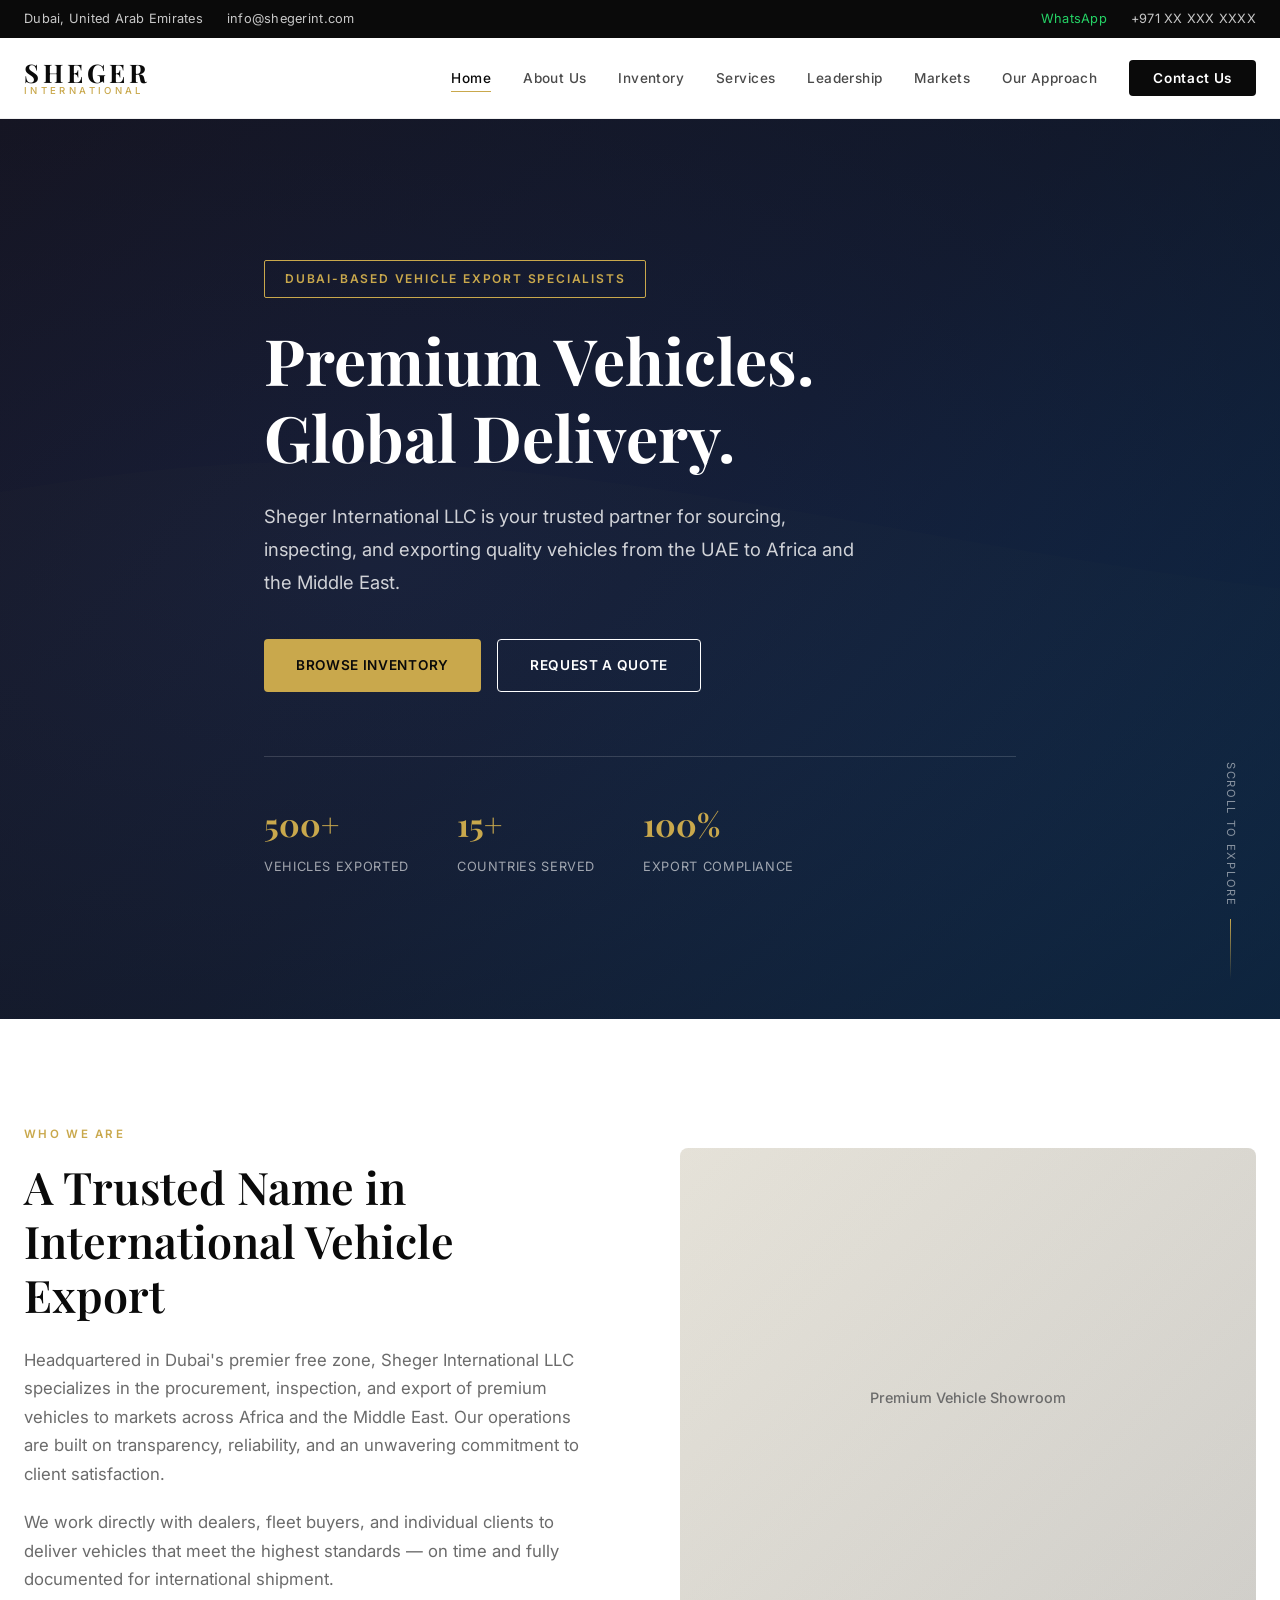
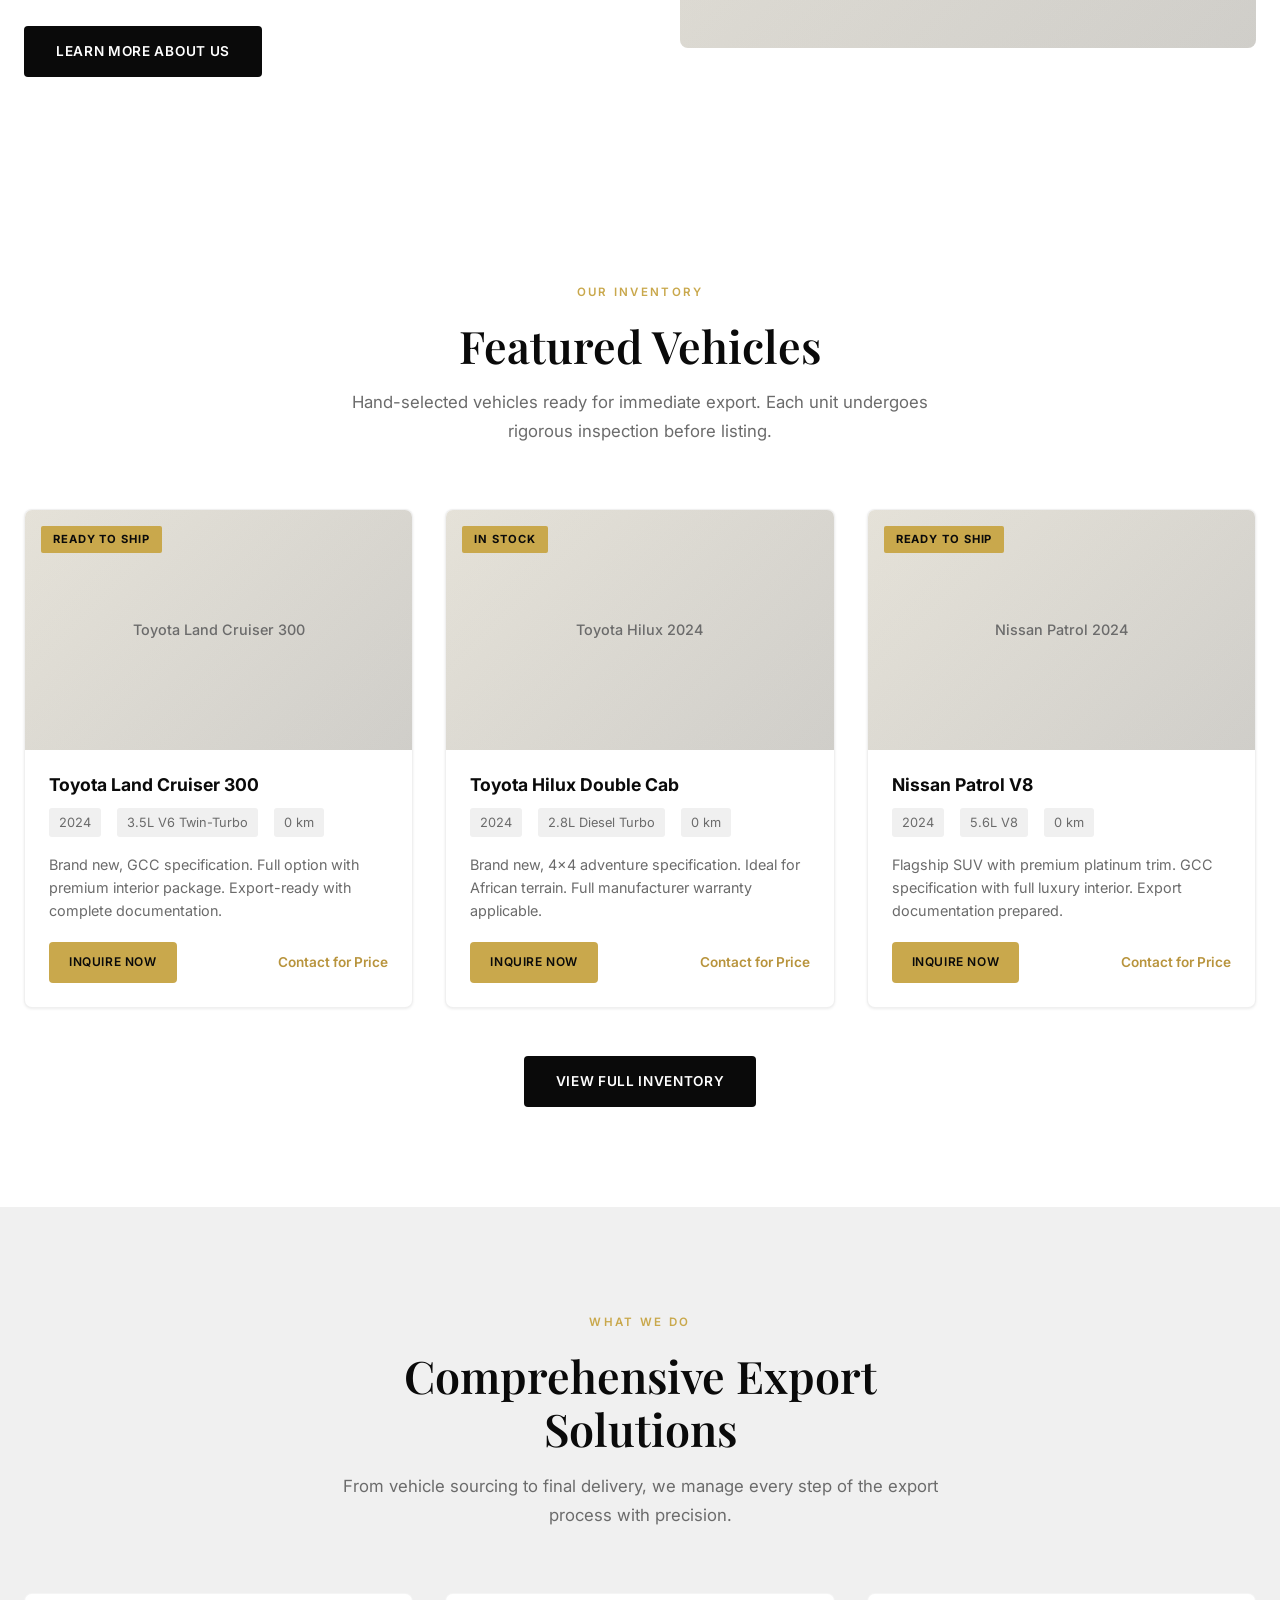
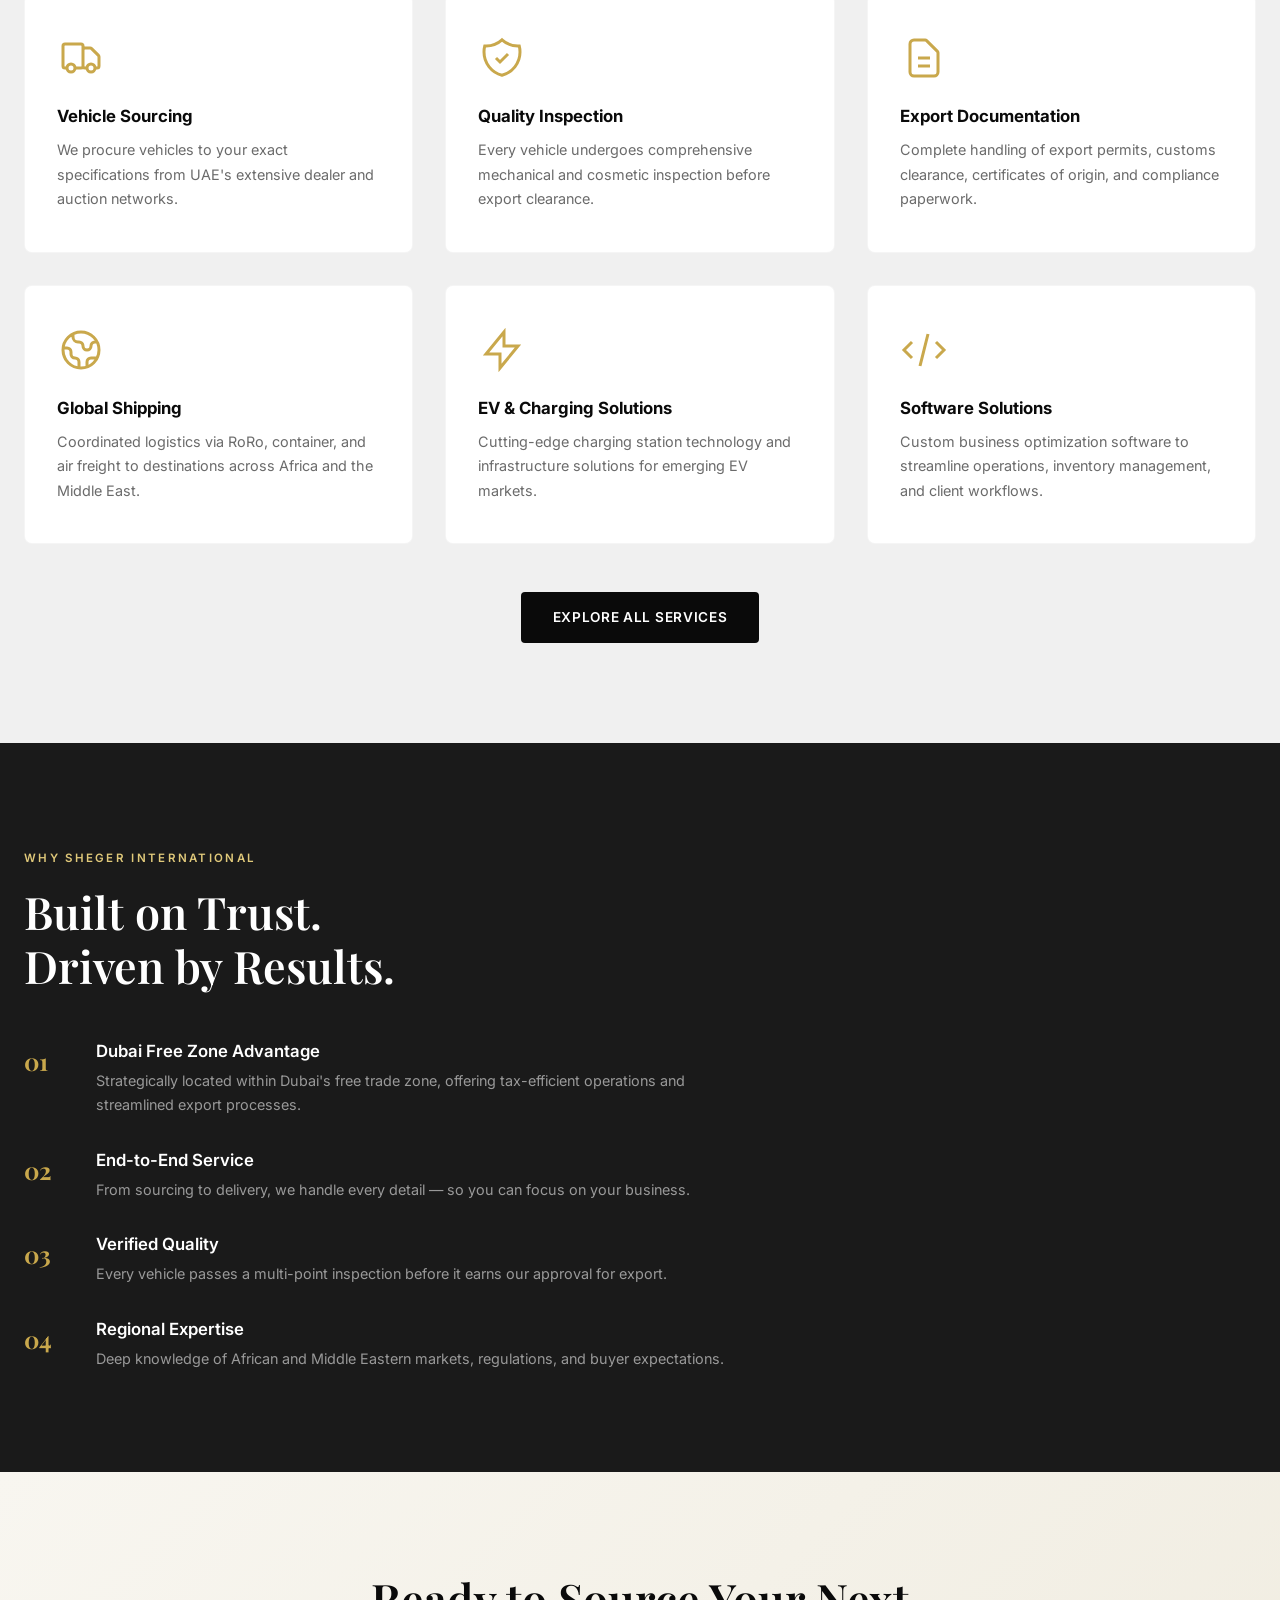
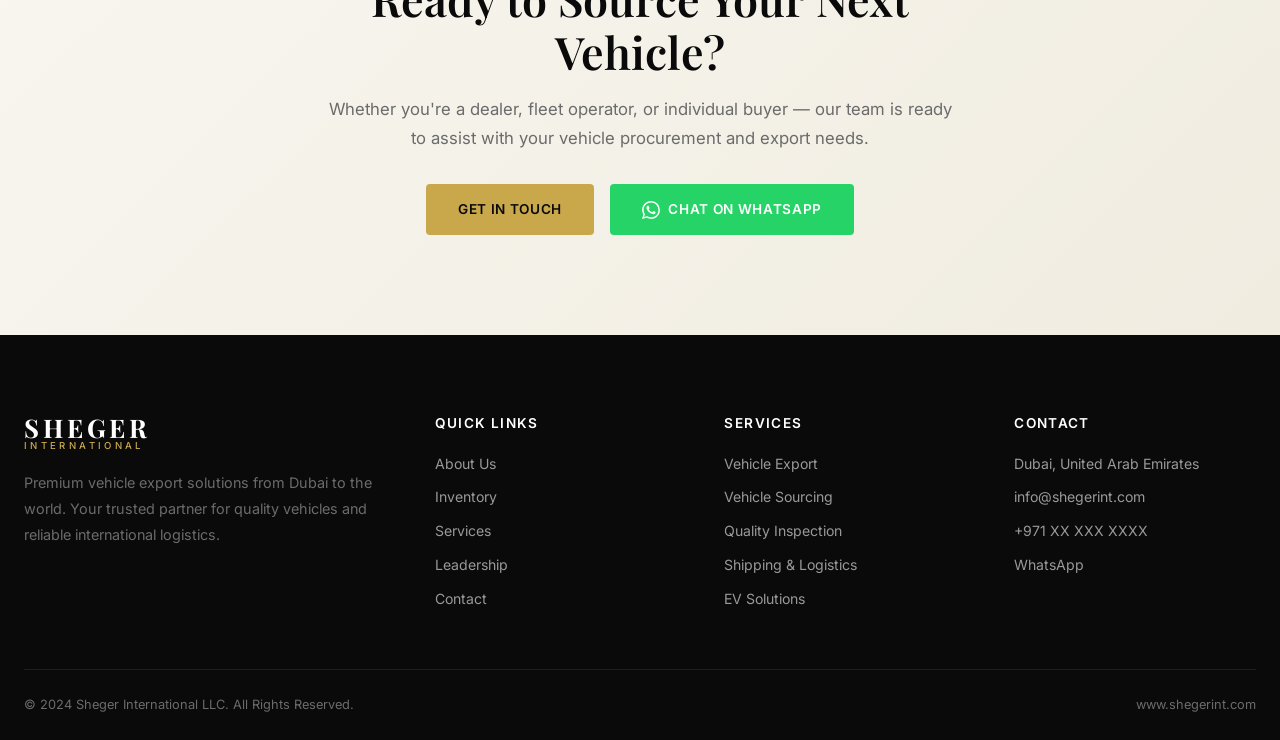
==== index.html @ 4918301a "Add complete Sheger International LLC vehicle export website 8-page premium website for Dubai-based " ====
<!DOCTYPE html>
<html lang="en">
<head>
    <meta charset="UTF-8">
    <meta name="viewport" content="width=device-width, initial-scale=1.0">
    <meta name="description" content="Sheger International LLC – Premium vehicle export from Dubai to Africa and the Middle East. Trusted supplier of quality vehicles worldwide.">
    <title>Sheger International LLC | Premium Vehicle Export from Dubai</title>
    <link rel="preconnect" href="https://fonts.googleapis.com">
    <link rel="preconnect" href="https://fonts.gstatic.com" crossorigin>
    <link href="https://fonts.googleapis.com/css2?family=Inter:wght@300;400;500;600;700;800&family=Playfair+Display:wght@400;500;600;700&display=swap" rel="stylesheet">
    <link rel="stylesheet" href="css/styles.css">
</head>
<body>
    <!-- Top Bar -->
    <div class="top-bar">
        <div class="container top-bar-inner">
            <div class="top-bar-left">
                <span><i class="icon-location"></i> Dubai, United Arab Emirates</span>
                <span><i class="icon-email"></i> info@shegerint.com</span>
            </div>
            <div class="top-bar-right">
                <a href="https://wa.me/971000000000" class="whatsapp-link"><i class="icon-whatsapp"></i> WhatsApp</a>
                <span><i class="icon-phone"></i> +971 XX XXX XXXX</span>
            </div>
        </div>
    </div>

    <!-- Navigation -->
    <nav class="navbar" id="navbar">
        <div class="container nav-inner">
            <a href="index.html" class="logo">
                <span class="logo-text">SHEGER</span>
                <span class="logo-sub">INTERNATIONAL</span>
            </a>
            <button class="nav-toggle" id="navToggle" aria-label="Toggle navigation">
                <span></span><span></span><span></span>
            </button>
            <ul class="nav-menu" id="navMenu">
                <li><a href="index.html" class="active">Home</a></li>
                <li><a href="about.html">About Us</a></li>
                <li><a href="inventory.html">Inventory</a></li>
                <li><a href="services.html">Services</a></li>
                <li><a href="team.html">Leadership</a></li>
                <li><a href="market.html">Markets</a></li>
                <li><a href="marketing.html">Our Approach</a></li>
                <li><a href="contact.html" class="nav-cta">Contact Us</a></li>
            </ul>
        </div>
    </nav>

    <!-- Hero Section -->
    <section class="hero">
        <div class="hero-bg">
            <div class="hero-overlay"></div>
        </div>
        <div class="container hero-content">
            <div class="hero-badge">Dubai-Based Vehicle Export Specialists</div>
            <h1>Premium Vehicles.<br>Global Delivery.</h1>
            <p class="hero-subtitle">Sheger International LLC is your trusted partner for sourcing, inspecting, and exporting quality vehicles from the UAE to Africa and the Middle East.</p>
            <div class="hero-actions">
                <a href="inventory.html" class="btn btn-primary">Browse Inventory</a>
                <a href="contact.html" class="btn btn-outline">Request a Quote</a>
            </div>
            <div class="hero-stats">
                <div class="hero-stat">
                    <span class="stat-number">500+</span>
                    <span class="stat-label">Vehicles Exported</span>
                </div>
                <div class="hero-stat">
                    <span class="stat-number">15+</span>
                    <span class="stat-label">Countries Served</span>
                </div>
                <div class="hero-stat">
                    <span class="stat-number">100%</span>
                    <span class="stat-label">Export Compliance</span>
                </div>
            </div>
        </div>
        <div class="hero-scroll">
            <span>Scroll to explore</span>
            <div class="scroll-line"></div>
        </div>
    </section>

    <!-- Introduction -->
    <section class="section intro-section">
        <div class="container">
            <div class="intro-grid">
                <div class="intro-content">
                    <span class="section-tag">Who We Are</span>
                    <h2>A Trusted Name in International Vehicle Export</h2>
                    <p>Headquartered in Dubai's premier free zone, Sheger International LLC specializes in the procurement, inspection, and export of premium vehicles to markets across Africa and the Middle East. Our operations are built on transparency, reliability, and an unwavering commitment to client satisfaction.</p>
                    <p>We work directly with dealers, fleet buyers, and individual clients to deliver vehicles that meet the highest standards — on time and fully documented for international shipment.</p>
                    <a href="about.html" class="btn btn-dark">Learn More About Us</a>
                </div>
                <div class="intro-image">
                    <div class="image-placeholder intro-img-placeholder">
                        <span>Premium Vehicle Showroom</span>
                    </div>
                </div>
            </div>
        </div>
    </section>

    <!-- Featured Inventory -->
    <section class="section featured-section">
        <div class="container">
            <div class="section-header">
                <span class="section-tag">Our Inventory</span>
                <h2>Featured Vehicles</h2>
                <p>Hand-selected vehicles ready for immediate export. Each unit undergoes rigorous inspection before listing.</p>
            </div>
            <div class="vehicle-grid">
                <div class="vehicle-card">
                    <div class="vehicle-image">
                        <div class="image-placeholder vehicle-img">
                            <span>Toyota Land Cruiser 300</span>
                        </div>
                        <span class="vehicle-badge">Ready to Ship</span>
                    </div>
                    <div class="vehicle-info">
                        <h3>Toyota Land Cruiser 300</h3>
                        <div class="vehicle-specs">
                            <span>2024</span>
                            <span>3.5L V6 Twin-Turbo</span>
                            <span>0 km</span>
                        </div>
                        <p class="vehicle-desc">Brand new, GCC specification. Full option with premium interior package. Export-ready with complete documentation.</p>
                        <div class="vehicle-actions">
                            <a href="contact.html" class="btn btn-primary btn-sm">Inquire Now</a>
                            <span class="vehicle-price">Contact for Price</span>
                        </div>
                    </div>
                </div>
                <div class="vehicle-card">
                    <div class="vehicle-image">
                        <div class="image-placeholder vehicle-img">
                            <span>Toyota Hilux 2024</span>
                        </div>
                        <span class="vehicle-badge">In Stock</span>
                    </div>
                    <div class="vehicle-info">
                        <h3>Toyota Hilux Double Cab</h3>
                        <div class="vehicle-specs">
                            <span>2024</span>
                            <span>2.8L Diesel Turbo</span>
                            <span>0 km</span>
                        </div>
                        <p class="vehicle-desc">Brand new, 4x4 adventure specification. Ideal for African terrain. Full manufacturer warranty applicable.</p>
                        <div class="vehicle-actions">
                            <a href="contact.html" class="btn btn-primary btn-sm">Inquire Now</a>
                            <span class="vehicle-price">Contact for Price</span>
                        </div>
                    </div>
                </div>
                <div class="vehicle-card">
                    <div class="vehicle-image">
                        <div class="image-placeholder vehicle-img">
                            <span>Nissan Patrol 2024</span>
                        </div>
                        <span class="vehicle-badge">Ready to Ship</span>
                    </div>
                    <div class="vehicle-info">
                        <h3>Nissan Patrol V8</h3>
                        <div class="vehicle-specs">
                            <span>2024</span>
                            <span>5.6L V8</span>
                            <span>0 km</span>
                        </div>
                        <p class="vehicle-desc">Flagship SUV with premium platinum trim. GCC specification with full luxury interior. Export documentation prepared.</p>
                        <div class="vehicle-actions">
                            <a href="contact.html" class="btn btn-primary btn-sm">Inquire Now</a>
                            <span class="vehicle-price">Contact for Price</span>
                        </div>
                    </div>
                </div>
            </div>
            <div class="section-cta">
                <a href="inventory.html" class="btn btn-dark">View Full Inventory</a>
            </div>
        </div>
    </section>

    <!-- Services Overview -->
    <section class="section services-overview">
        <div class="container">
            <div class="section-header">
                <span class="section-tag">What We Do</span>
                <h2>Comprehensive Export Solutions</h2>
                <p>From vehicle sourcing to final delivery, we manage every step of the export process with precision.</p>
            </div>
            <div class="services-grid">
                <div class="service-card">
                    <div class="service-icon">
                        <svg viewBox="0 0 24 24" fill="none" stroke="currentColor" stroke-width="1.5"><path d="M9 17a2 2 0 11-4 0 2 2 0 014 0zM19 17a2 2 0 11-4 0 2 2 0 014 0z"/><path d="M13 16V6a1 1 0 00-1-1H4a1 1 0 00-1 1v10a1 1 0 001 1h1m8-1a1 1 0 01-1 1H9m4-1V8a1 1 0 011-1h2.586a1 1 0 01.707.293l3.414 3.414a1 1 0 01.293.707V16a1 1 0 01-1 1h-1m-6-1a1 1 0 001 1h1"/></svg>
                    </div>
                    <h3>Vehicle Sourcing</h3>
                    <p>We procure vehicles to your exact specifications from UAE's extensive dealer and auction networks.</p>
                </div>
                <div class="service-card">
                    <div class="service-icon">
                        <svg viewBox="0 0 24 24" fill="none" stroke="currentColor" stroke-width="1.5"><path d="M9 12l2 2 4-4m5.618-4.016A11.955 11.955 0 0112 2.944a11.955 11.955 0 01-8.618 3.04A12.02 12.02 0 003 9c0 5.591 3.824 10.29 9 11.622 5.176-1.332 9-6.03 9-11.622 0-1.042-.133-2.052-.382-3.016z"/></svg>
                    </div>
                    <h3>Quality Inspection</h3>
                    <p>Every vehicle undergoes comprehensive mechanical and cosmetic inspection before export clearance.</p>
                </div>
                <div class="service-card">
                    <div class="service-icon">
                        <svg viewBox="0 0 24 24" fill="none" stroke="currentColor" stroke-width="1.5"><path d="M9 12h6m-6 4h6m2 5H7a2 2 0 01-2-2V5a2 2 0 012-2h5.586a1 1 0 01.707.293l5.414 5.414a1 1 0 01.293.707V19a2 2 0 01-2 2z"/></svg>
                    </div>
                    <h3>Export Documentation</h3>
                    <p>Complete handling of export permits, customs clearance, certificates of origin, and compliance paperwork.</p>
                </div>
                <div class="service-card">
                    <div class="service-icon">
                        <svg viewBox="0 0 24 24" fill="none" stroke="currentColor" stroke-width="1.5"><path d="M3.055 11H5a2 2 0 012 2v1a2 2 0 002 2 2 2 0 012 2v2.945M8 3.935V5.5A2.5 2.5 0 0010.5 8h.5a2 2 0 012 2 2 2 0 104 0 2 2 0 012-2h1.064M15 20.488V18a2 2 0 012-2h3.064M21 12a9 9 0 11-18 0 9 9 0 0118 0z"/></svg>
                    </div>
                    <h3>Global Shipping</h3>
                    <p>Coordinated logistics via RoRo, container, and air freight to destinations across Africa and the Middle East.</p>
                </div>
                <div class="service-card">
                    <div class="service-icon">
                        <svg viewBox="0 0 24 24" fill="none" stroke="currentColor" stroke-width="1.5"><path d="M13 10V3L4 14h7v7l9-11h-7z"/></svg>
                    </div>
                    <h3>EV & Charging Solutions</h3>
                    <p>Cutting-edge charging station technology and infrastructure solutions for emerging EV markets.</p>
                </div>
                <div class="service-card">
                    <div class="service-icon">
                        <svg viewBox="0 0 24 24" fill="none" stroke="currentColor" stroke-width="1.5"><path d="M10 20l4-16m4 4l4 4-4 4M6 16l-4-4 4-4"/></svg>
                    </div>
                    <h3>Software Solutions</h3>
                    <p>Custom business optimization software to streamline operations, inventory management, and client workflows.</p>
                </div>
            </div>
            <div class="section-cta">
                <a href="services.html" class="btn btn-dark">Explore All Services</a>
            </div>
        </div>
    </section>

    <!-- Why Choose Us -->
    <section class="section why-section">
        <div class="why-bg"></div>
        <div class="container">
            <div class="why-grid">
                <div class="why-content">
                    <span class="section-tag section-tag-light">Why Sheger International</span>
                    <h2>Built on Trust.<br>Driven by Results.</h2>
                    <div class="why-items">
                        <div class="why-item">
                            <div class="why-number">01</div>
                            <div>
                                <h4>Dubai Free Zone Advantage</h4>
                                <p>Strategically located within Dubai's free trade zone, offering tax-efficient operations and streamlined export processes.</p>
                            </div>
                        </div>
                        <div class="why-item">
                            <div class="why-number">02</div>
                            <div>
                                <h4>End-to-End Service</h4>
                                <p>From sourcing to delivery, we handle every detail — so you can focus on your business.</p>
                            </div>
                        </div>
                        <div class="why-item">
                            <div class="why-number">03</div>
                            <div>
                                <h4>Verified Quality</h4>
                                <p>Every vehicle passes a multi-point inspection before it earns our approval for export.</p>
                            </div>
                        </div>
                        <div class="why-item">
                            <div class="why-number">04</div>
                            <div>
                                <h4>Regional Expertise</h4>
                                <p>Deep knowledge of African and Middle Eastern markets, regulations, and buyer expectations.</p>
                            </div>
                        </div>
                    </div>
                </div>
            </div>
        </div>
    </section>

    <!-- CTA Section -->
    <section class="section cta-section">
        <div class="container">
            <div class="cta-content">
                <h2>Ready to Source Your Next Vehicle?</h2>
                <p>Whether you're a dealer, fleet operator, or individual buyer — our team is ready to assist with your vehicle procurement and export needs.</p>
                <div class="cta-actions">
                    <a href="contact.html" class="btn btn-primary">Get in Touch</a>
                    <a href="https://wa.me/971000000000" class="btn btn-whatsapp">
                        <svg viewBox="0 0 24 24" fill="currentColor" width="20" height="20"><path d="M17.472 14.382c-.297-.149-1.758-.867-2.03-.967-.273-.099-.471-.148-.67.15-.197.297-.767.966-.94 1.164-.173.199-.347.223-.644.075-.297-.15-1.255-.463-2.39-1.475-.883-.788-1.48-1.761-1.653-2.059-.173-.297-.018-.458.13-.606.134-.133.298-.347.446-.52.149-.174.198-.298.298-.497.099-.198.05-.371-.025-.52-.075-.149-.669-1.612-.916-2.207-.242-.579-.487-.5-.669-.51-.173-.008-.371-.01-.57-.01-.198 0-.52.074-.792.372-.272.297-1.04 1.016-1.04 2.479 0 1.462 1.065 2.875 1.213 3.074.149.198 2.096 3.2 5.077 4.487.709.306 1.262.489 1.694.625.712.227 1.36.195 1.871.118.571-.085 1.758-.719 2.006-1.413.248-.694.248-1.289.173-1.413-.074-.124-.272-.198-.57-.347m-5.421 7.403h-.004a9.87 9.87 0 01-5.031-1.378l-.361-.214-3.741.982.998-3.648-.235-.374a9.86 9.86 0 01-1.51-5.26c.001-5.45 4.436-9.884 9.888-9.884 2.64 0 5.122 1.03 6.988 2.898a9.825 9.825 0 012.893 6.994c-.003 5.45-4.437 9.884-9.885 9.884m8.413-18.297A11.815 11.815 0 0012.05 0C5.495 0 .16 5.335.157 11.892c0 2.096.547 4.142 1.588 5.945L.057 24l6.305-1.654a11.882 11.882 0 005.683 1.448h.005c6.554 0 11.89-5.335 11.893-11.893a11.821 11.821 0 00-3.48-8.413z"/></svg>
                        Chat on WhatsApp
                    </a>
                </div>
            </div>
        </div>
    </section>

    <!-- Footer -->
    <footer class="footer">
        <div class="container">
            <div class="footer-grid">
                <div class="footer-brand">
                    <a href="index.html" class="logo footer-logo">
                        <span class="logo-text">SHEGER</span>
                        <span class="logo-sub">INTERNATIONAL</span>
                    </a>
                    <p>Premium vehicle export solutions from Dubai to the world. Your trusted partner for quality vehicles and reliable international logistics.</p>
                </div>
                <div class="footer-links">
                    <h4>Quick Links</h4>
                    <ul>
                        <li><a href="about.html">About Us</a></li>
                        <li><a href="inventory.html">Inventory</a></li>
                        <li><a href="services.html">Services</a></li>
                        <li><a href="team.html">Leadership</a></li>
                        <li><a href="contact.html">Contact</a></li>
                    </ul>
                </div>
                <div class="footer-links">
                    <h4>Services</h4>
                    <ul>
                        <li><a href="services.html">Vehicle Export</a></li>
                        <li><a href="services.html">Vehicle Sourcing</a></li>
                        <li><a href="services.html">Quality Inspection</a></li>
                        <li><a href="services.html">Shipping & Logistics</a></li>
                        <li><a href="services.html">EV Solutions</a></li>
                    </ul>
                </div>
                <div class="footer-contact">
                    <h4>Contact</h4>
                    <ul>
                        <li>Dubai, United Arab Emirates</li>
                        <li>info@shegerint.com</li>
                        <li>+971 XX XXX XXXX</li>
                        <li><a href="https://wa.me/971000000000">WhatsApp</a></li>
                    </ul>
                </div>
            </div>
            <div class="footer-bottom">
                <p>&copy; 2024 Sheger International LLC. All Rights Reserved.</p>
                <p>www.shegerint.com</p>
            </div>
        </div>
    </footer>

    <script src="js/main.js"></script>
</body>
</html>
---- css/styles.css ----
/* ============================================
   SHEGER INTERNATIONAL LLC
   Premium Vehicle Export Website
   ============================================ */

/* --- Reset & Base --- */
*, *::before, *::after {
    margin: 0;
    padding: 0;
    box-sizing: border-box;
}

:root {
    --color-black: #0a0a0a;
    --color-dark: #1a1a1a;
    --color-charcoal: #2d2d2d;
    --color-gray-dark: #4a4a4a;
    --color-gray: #6b6b6b;
    --color-gray-light: #999;
    --color-silver: #c8c8c8;
    --color-off-white: #f0f0f0;
    --color-white: #ffffff;
    --color-accent: #c9a84c;
    --color-accent-dark: #b8943d;
    --color-accent-light: #e0c97a;
    --color-green: #25d366;
    --font-primary: 'Inter', -apple-system, BlinkMacSystemFont, sans-serif;
    --font-display: 'Playfair Display', Georgia, serif;
    --transition: 0.3s cubic-bezier(0.4, 0, 0.2, 1);
    --shadow-sm: 0 1px 3px rgba(0,0,0,0.08);
    --shadow-md: 0 4px 20px rgba(0,0,0,0.1);
    --shadow-lg: 0 10px 40px rgba(0,0,0,0.15);
}

html {
    scroll-behavior: smooth;
    font-size: 16px;
}

body {
    font-family: var(--font-primary);
    color: var(--color-dark);
    background: var(--color-white);
    line-height: 1.7;
    -webkit-font-smoothing: antialiased;
    -moz-osx-font-smoothing: grayscale;
}

a {
    text-decoration: none;
    color: inherit;
    transition: var(--transition);
}

ul {
    list-style: none;
}

img {
    max-width: 100%;
    display: block;
}

h1, h2, h3, h4, h5 {
    font-family: var(--font-display);
    font-weight: 600;
    line-height: 1.2;
    color: var(--color-black);
}

h1 { font-size: clamp(2.5rem, 5vw, 4.5rem); }
h2 { font-size: clamp(2rem, 3.5vw, 3rem); }
h3 { font-size: clamp(1.25rem, 2vw, 1.5rem); }

.container {
    width: 100%;
    max-width: 1280px;
    margin: 0 auto;
    padding: 0 24px;
}

/* --- Top Bar --- */
.top-bar {
    background: var(--color-black);
    color: var(--color-silver);
    font-size: 0.8rem;
    padding: 8px 0;
    letter-spacing: 0.02em;
}

.top-bar-inner {
    display: flex;
    justify-content: space-between;
    align-items: center;
}

.top-bar-left, .top-bar-right {
    display: flex;
    gap: 24px;
    align-items: center;
}

.top-bar a:hover {
    color: var(--color-accent);
}

.whatsapp-link {
    color: var(--color-green);
}

/* --- Navbar --- */
.navbar {
    position: sticky;
    top: 0;
    z-index: 1000;
    background: rgba(255, 255, 255, 0.97);
    backdrop-filter: blur(20px);
    border-bottom: 1px solid rgba(0,0,0,0.06);
    transition: var(--transition);
}

.navbar.scrolled {
    box-shadow: var(--shadow-md);
}

.nav-inner {
    display: flex;
    justify-content: space-between;
    align-items: center;
    height: 80px;
}

.logo {
    display: flex;
    flex-direction: column;
    line-height: 1;
}

.logo-text {
    font-family: var(--font-display);
    font-size: 1.6rem;
    font-weight: 700;
    color: var(--color-black);
    letter-spacing: 0.15em;
}

.logo-sub {
    font-size: 0.6rem;
    font-weight: 500;
    letter-spacing: 0.35em;
    color: var(--color-accent);
    text-transform: uppercase;
}

.nav-menu {
    display: flex;
    align-items: center;
    gap: 32px;
}

.nav-menu a {
    font-size: 0.85rem;
    font-weight: 500;
    letter-spacing: 0.03em;
    color: var(--color-gray-dark);
    position: relative;
    padding: 4px 0;
}

.nav-menu a::after {
    content: '';
    position: absolute;
    bottom: -2px;
    left: 0;
    width: 0;
    height: 1.5px;
    background: var(--color-accent);
    transition: var(--transition);
}

.nav-menu a:hover,
.nav-menu a.active {
    color: var(--color-black);
}

.nav-menu a:hover::after,
.nav-menu a.active::after {
    width: 100%;
}

.nav-cta {
    background: var(--color-black) !important;
    color: var(--color-white) !important;
    padding: 10px 24px !important;
    border-radius: 4px;
    font-weight: 600 !important;
    letter-spacing: 0.05em !important;
}

.nav-cta::after {
    display: none !important;
}

.nav-cta:hover {
    background: var(--color-accent) !important;
    color: var(--color-black) !important;
}

.nav-toggle {
    display: none;
    flex-direction: column;
    gap: 5px;
    background: none;
    border: none;
    cursor: pointer;
    padding: 8px;
}

.nav-toggle span {
    width: 24px;
    height: 2px;
    background: var(--color-black);
    transition: var(--transition);
}

/* --- Buttons --- */
.btn {
    display: inline-flex;
    align-items: center;
    gap: 8px;
    padding: 14px 32px;
    font-family: var(--font-primary);
    font-size: 0.85rem;
    font-weight: 600;
    letter-spacing: 0.05em;
    text-transform: uppercase;
    border: none;
    border-radius: 4px;
    cursor: pointer;
    transition: var(--transition);
}

.btn-primary {
    background: var(--color-accent);
    color: var(--color-black);
}

.btn-primary:hover {
    background: var(--color-accent-dark);
    transform: translateY(-1px);
    box-shadow: 0 4px 15px rgba(201, 168, 76, 0.4);
}

.btn-outline {
    background: transparent;
    color: var(--color-white);
    border: 1.5px solid var(--color-white);
}

.btn-outline:hover {
    background: var(--color-white);
    color: var(--color-black);
}

.btn-dark {
    background: var(--color-black);
    color: var(--color-white);
}

.btn-dark:hover {
    background: var(--color-charcoal);
    transform: translateY(-1px);
}

.btn-sm {
    padding: 10px 20px;
    font-size: 0.75rem;
}

.btn-whatsapp {
    background: var(--color-green);
    color: var(--color-white);
}

.btn-whatsapp:hover {
    background: #1da851;
    transform: translateY(-1px);
}

.btn-whatsapp svg {
    width: 18px;
    height: 18px;
}

/* --- Hero --- */
.hero {
    position: relative;
    height: 100vh;
    min-height: 700px;
    display: flex;
    align-items: center;
    overflow: hidden;
}

.hero-bg {
    position: absolute;
    inset: 0;
    background: linear-gradient(135deg, #1a1a2e 0%, #16213e 50%, #0f3460 100%);
}

.hero-bg::before {
    content: '';
    position: absolute;
    inset: 0;
    background: url('data:image/svg+xml,<svg xmlns="http://www.w3.org/2000/svg" viewBox="0 0 1440 320"><path fill="rgba(201,168,76,0.05)" d="M0,96L48,112C96,128,192,160,288,160C384,160,480,128,576,122.7C672,117,768,139,864,154.7C960,171,1056,181,1152,170.7C1248,160,1344,128,1392,112L1440,96L1440,320L1392,320C1344,320,1248,320,1152,320C1056,320,960,320,864,320C768,320,672,320,576,320C480,320,384,320,288,320C192,320,96,320,48,320L0,320Z"/></svg>') no-repeat bottom;
    background-size: cover;
    opacity: 0.3;
}

.hero-overlay {
    position: absolute;
    inset: 0;
    background: radial-gradient(ellipse at 30% 50%, transparent 0%, rgba(10,10,10,0.4) 100%);
}

.hero-content {
    position: relative;
    z-index: 2;
    color: var(--color-white);
    max-width: 800px;
}

.hero-badge {
    display: inline-block;
    padding: 8px 20px;
    border: 1px solid var(--color-accent);
    color: var(--color-accent);
    font-size: 0.75rem;
    font-weight: 600;
    letter-spacing: 0.15em;
    text-transform: uppercase;
    margin-bottom: 24px;
    border-radius: 2px;
}

.hero h1 {
    color: var(--color-white);
    margin-bottom: 24px;
    font-weight: 700;
}

.hero-subtitle {
    font-size: 1.15rem;
    line-height: 1.8;
    color: rgba(255,255,255,0.8);
    max-width: 600px;
    margin-bottom: 40px;
}

.hero-actions {
    display: flex;
    gap: 16px;
    margin-bottom: 64px;
    flex-wrap: wrap;
}

.hero-stats {
    display: flex;
    gap: 48px;
    padding-top: 40px;
    border-top: 1px solid rgba(255,255,255,0.15);
}

.hero-stat {
    display: flex;
    flex-direction: column;
}

.stat-number {
    font-family: var(--font-display);
    font-size: 2rem;
    font-weight: 700;
    color: var(--color-accent);
}

.stat-label {
    font-size: 0.8rem;
    color: rgba(255,255,255,0.6);
    letter-spacing: 0.05em;
    text-transform: uppercase;
    margin-top: 4px;
}

.hero-scroll {
    position: absolute;
    bottom: 40px;
    right: 40px;
    display: flex;
    flex-direction: column;
    align-items: center;
    gap: 12px;
    z-index: 2;
}

.hero-scroll span {
    font-size: 0.7rem;
    letter-spacing: 0.15em;
    text-transform: uppercase;
    color: rgba(255,255,255,0.5);
    writing-mode: vertical-rl;
}

.scroll-line {
    width: 1px;
    height: 60px;
    background: linear-gradient(to bottom, var(--color-accent), transparent);
    animation: scrollPulse 2s ease-in-out infinite;
}

@keyframes scrollPulse {
    0%, 100% { opacity: 1; height: 60px; }
    50% { opacity: 0.5; height: 40px; }
}

/* --- Sections --- */
.section {
    padding: 100px 0;
}

.section-tag {
    display: inline-block;
    font-size: 0.72rem;
    font-weight: 600;
    letter-spacing: 0.2em;
    text-transform: uppercase;
    color: var(--color-accent);
    margin-bottom: 16px;
}

.section-tag-light {
    color: var(--color-accent-light);
}

.section-header {
    text-align: center;
    max-width: 640px;
    margin: 0 auto 64px;
}

.section-header p {
    color: var(--color-gray);
    margin-top: 16px;
    font-size: 1.05rem;
}

.section-cta {
    text-align: center;
    margin-top: 48px;
}

/* --- Intro Section --- */
.intro-grid {
    display: grid;
    grid-template-columns: 1fr 1fr;
    gap: 80px;
    align-items: center;
}

.intro-content p {
    color: var(--color-gray);
    margin-bottom: 20px;
    font-size: 1.05rem;
}

.intro-content h2 {
    margin-bottom: 24px;
}

.intro-content .btn {
    margin-top: 12px;
}

/* Image Placeholders */
.image-placeholder {
    background: linear-gradient(135deg, #e8e8e8, #d0d0d0);
    display: flex;
    align-items: center;
    justify-content: center;
    color: var(--color-gray);
    font-size: 0.9rem;
    font-weight: 500;
    border-radius: 8px;
    position: relative;
    overflow: hidden;
}

.image-placeholder::before {
    content: '';
    position: absolute;
    inset: 0;
    background: linear-gradient(135deg, rgba(201,168,76,0.1), rgba(201,168,76,0.05));
}

.image-placeholder span {
    position: relative;
    z-index: 1;
}

.intro-img-placeholder {
    height: 500px;
}

/* --- Vehicle Cards --- */
.vehicle-grid {
    display: grid;
    grid-template-columns: repeat(3, 1fr);
    gap: 32px;
}

.vehicle-card {
    background: var(--color-white);
    border-radius: 8px;
    overflow: hidden;
    box-shadow: var(--shadow-sm);
    transition: var(--transition);
    border: 1px solid rgba(0,0,0,0.06);
}

.vehicle-card:hover {
    transform: translateY(-4px);
    box-shadow: var(--shadow-lg);
}

.vehicle-image {
    position: relative;
    overflow: hidden;
}

.vehicle-img {
    height: 240px;
    border-radius: 0;
}

.vehicle-badge {
    position: absolute;
    top: 16px;
    left: 16px;
    background: var(--color-accent);
    color: var(--color-black);
    padding: 4px 12px;
    font-size: 0.7rem;
    font-weight: 700;
    letter-spacing: 0.08em;
    text-transform: uppercase;
    border-radius: 2px;
}

.vehicle-info {
    padding: 24px;
}

.vehicle-info h3 {
    font-family: var(--font-primary);
    font-weight: 700;
    margin-bottom: 12px;
    font-size: 1.1rem;
}

.vehicle-specs {
    display: flex;
    gap: 16px;
    margin-bottom: 16px;
}

.vehicle-specs span {
    font-size: 0.8rem;
    color: var(--color-gray);
    padding: 4px 10px;
    background: var(--color-off-white);
    border-radius: 3px;
}

.vehicle-desc {
    font-size: 0.9rem;
    color: var(--color-gray);
    margin-bottom: 20px;
    line-height: 1.6;
}

.vehicle-actions {
    display: flex;
    justify-content: space-between;
    align-items: center;
}

.vehicle-price {
    font-size: 0.85rem;
    font-weight: 600;
    color: var(--color-accent-dark);
}

/* --- Services Grid --- */
.services-overview {
    background: var(--color-off-white);
}

.services-grid {
    display: grid;
    grid-template-columns: repeat(3, 1fr);
    gap: 32px;
}

.service-card {
    background: var(--color-white);
    padding: 40px 32px;
    border-radius: 8px;
    transition: var(--transition);
    border: 1px solid rgba(0,0,0,0.04);
}

.service-card:hover {
    transform: translateY(-4px);
    box-shadow: var(--shadow-md);
}

.service-icon {
    width: 48px;
    height: 48px;
    margin-bottom: 24px;
    color: var(--color-accent);
}

.service-icon svg {
    width: 100%;
    height: 100%;
}

.service-card h3 {
    font-family: var(--font-primary);
    font-weight: 700;
    margin-bottom: 12px;
    font-size: 1.05rem;
}

.service-card p {
    color: var(--color-gray);
    font-size: 0.9rem;
    line-height: 1.7;
}

/* --- Why Section --- */
.why-section {
    background: var(--color-dark);
    color: var(--color-white);
    position: relative;
    overflow: hidden;
}

.why-content {
    max-width: 700px;
}

.why-content h2 {
    color: var(--color-white);
    margin-bottom: 48px;
}

.why-items {
    display: flex;
    flex-direction: column;
    gap: 32px;
}

.why-item {
    display: flex;
    gap: 24px;
    align-items: flex-start;
}

.why-number {
    font-family: var(--font-display);
    font-size: 1.5rem;
    font-weight: 700;
    color: var(--color-accent);
    min-width: 48px;
}

.why-item h4 {
    color: var(--color-white);
    font-family: var(--font-primary);
    font-weight: 600;
    margin-bottom: 8px;
    font-size: 1.05rem;
}

.why-item p {
    color: var(--color-gray-light);
    font-size: 0.9rem;
}

/* --- CTA Section --- */
.cta-section {
    background: linear-gradient(135deg, #f8f6f0 0%, #f0ece0 100%);
}

.cta-content {
    text-align: center;
    max-width: 640px;
    margin: 0 auto;
}

.cta-content h2 {
    margin-bottom: 16px;
}

.cta-content p {
    color: var(--color-gray);
    margin-bottom: 32px;
    font-size: 1.05rem;
}

.cta-actions {
    display: flex;
    gap: 16px;
    justify-content: center;
    flex-wrap: wrap;
}

/* --- Footer --- */
.footer {
    background: var(--color-black);
    color: var(--color-gray-light);
    padding: 80px 0 0;
}

.footer-grid {
    display: grid;
    grid-template-columns: 1.5fr 1fr 1fr 1fr;
    gap: 48px;
    padding-bottom: 48px;
}

.footer-logo {
    margin-bottom: 20px;
}

.footer-logo .logo-text {
    color: var(--color-white);
}

.footer-brand p {
    font-size: 0.9rem;
    line-height: 1.8;
    color: var(--color-gray);
}

.footer-links h4,
.footer-contact h4 {
    color: var(--color-white);
    font-family: var(--font-primary);
    font-size: 0.85rem;
    font-weight: 600;
    letter-spacing: 0.1em;
    text-transform: uppercase;
    margin-bottom: 20px;
}

.footer-links li,
.footer-contact li {
    margin-bottom: 10px;
    font-size: 0.88rem;
}

.footer-links a:hover {
    color: var(--color-accent);
}

.footer-bottom {
    border-top: 1px solid rgba(255,255,255,0.08);
    padding: 24px 0;
    display: flex;
    justify-content: space-between;
    font-size: 0.8rem;
    color: var(--color-gray);
}

/* --- Page Hero (inner pages) --- */
.page-hero {
    background: linear-gradient(135deg, #1a1a2e 0%, #16213e 50%, #0f3460 100%);
    padding: 140px 0 80px;
    color: var(--color-white);
    position: relative;
}

.page-hero::after {
    content: '';
    position: absolute;
    bottom: 0;
    left: 0;
    right: 0;
    height: 1px;
    background: linear-gradient(to right, transparent, var(--color-accent), transparent);
}

.page-hero .section-tag {
    color: var(--color-accent);
}

.page-hero h1 {
    color: var(--color-white);
    margin-bottom: 16px;
}

.page-hero p {
    color: rgba(255,255,255,0.7);
    max-width: 600px;
    font-size: 1.1rem;
}

/* --- About Page --- */
.about-grid {
    display: grid;
    grid-template-columns: 1fr 1fr;
    gap: 80px;
    align-items: start;
}

.about-content h3 {
    margin-top: 32px;
    margin-bottom: 12px;
    color: var(--color-accent-dark);
}

.about-content p {
    color: var(--color-gray);
    font-size: 1.02rem;
    margin-bottom: 16px;
}

.about-sidebar {
    background: var(--color-off-white);
    padding: 40px;
    border-radius: 8px;
    border-left: 3px solid var(--color-accent);
}

.about-sidebar h3 {
    margin-bottom: 20px;
    font-size: 1.3rem;
}

.about-sidebar ul li {
    padding: 12px 0;
    border-bottom: 1px solid rgba(0,0,0,0.06);
    font-size: 0.95rem;
    color: var(--color-gray-dark);
    display: flex;
    align-items: center;
    gap: 12px;
}

.about-sidebar ul li::before {
    content: '';
    width: 6px;
    height: 6px;
    border-radius: 50%;
    background: var(--color-accent);
    flex-shrink: 0;
}

.vision-section {
    background: var(--color-dark);
    color: var(--color-white);
}

.vision-grid {
    display: grid;
    grid-template-columns: repeat(3, 1fr);
    gap: 48px;
    text-align: center;
}

.vision-item h3 {
    color: var(--color-accent);
    margin-bottom: 16px;
}

.vision-item p {
    color: var(--color-gray-light);
    font-size: 0.95rem;
}

/* --- Inventory Page --- */
.filter-bar {
    display: flex;
    gap: 16px;
    margin-bottom: 48px;
    flex-wrap: wrap;
}

.filter-btn {
    padding: 10px 24px;
    background: var(--color-off-white);
    border: 1px solid rgba(0,0,0,0.08);
    border-radius: 4px;
    font-size: 0.85rem;
    font-weight: 500;
    cursor: pointer;
    transition: var(--transition);
    font-family: var(--font-primary);
}

.filter-btn:hover,
.filter-btn.active {
    background: var(--color-black);
    color: var(--color-white);
    border-color: var(--color-black);
}

.inventory-grid {
    display: grid;
    grid-template-columns: repeat(3, 1fr);
    gap: 32px;
}

/* --- Services Page --- */
.service-detail {
    display: grid;
    grid-template-columns: 1fr 1fr;
    gap: 64px;
    align-items: center;
    padding: 64px 0;
    border-bottom: 1px solid rgba(0,0,0,0.06);
}

.service-detail:nth-child(even) {
    direction: rtl;
}

.service-detail:nth-child(even) > * {
    direction: ltr;
}

.service-detail-content h3 {
    font-size: 1.6rem;
    margin-bottom: 16px;
}

.service-detail-content p {
    color: var(--color-gray);
    font-size: 1.02rem;
    margin-bottom: 16px;
}

.service-detail-content ul {
    margin-top: 16px;
}

.service-detail-content ul li {
    padding: 8px 0;
    color: var(--color-gray-dark);
    font-size: 0.95rem;
    display: flex;
    align-items: center;
    gap: 12px;
}

.service-detail-content ul li::before {
    content: '';
    width: 8px;
    height: 2px;
    background: var(--color-accent);
    flex-shrink: 0;
}

.service-detail-image .image-placeholder {
    height: 360px;
}

/* --- Team Page --- */
.team-grid {
    display: grid;
    grid-template-columns: repeat(2, 1fr);
    gap: 48px;
}

.team-card {
    display: flex;
    gap: 32px;
    background: var(--color-white);
    padding: 40px;
    border-radius: 8px;
    border: 1px solid rgba(0,0,0,0.06);
    transition: var(--transition);
}

.team-card:hover {
    box-shadow: var(--shadow-md);
    transform: translateY(-2px);
}

.team-photo {
    width: 140px;
    height: 170px;
    flex-shrink: 0;
}

.team-photo .image-placeholder {
    width: 100%;
    height: 100%;
    border-radius: 6px;
}

.team-info h3 {
    font-family: var(--font-primary);
    font-weight: 700;
    font-size: 1.15rem;
    margin-bottom: 4px;
}

.team-role {
    font-size: 0.82rem;
    font-weight: 600;
    color: var(--color-accent-dark);
    text-transform: uppercase;
    letter-spacing: 0.08em;
    margin-bottom: 16px;
}

.team-info p {
    color: var(--color-gray);
    font-size: 0.9rem;
    line-height: 1.7;
}

/* --- Market Page --- */
.market-grid {
    display: grid;
    grid-template-columns: 1fr 1fr;
    gap: 48px;
}

.market-card {
    background: var(--color-white);
    border-radius: 8px;
    overflow: hidden;
    border: 1px solid rgba(0,0,0,0.06);
    transition: var(--transition);
}

.market-card:hover {
    box-shadow: var(--shadow-md);
}

.market-card-header {
    background: var(--color-dark);
    padding: 32px;
    color: var(--color-white);
}

.market-card-header h3 {
    color: var(--color-accent);
    font-size: 1.5rem;
    margin-bottom: 8px;
}

.market-card-header p {
    color: var(--color-gray-light);
    font-size: 0.9rem;
}

.market-card-body {
    padding: 32px;
}

.market-card-body ul li {
    padding: 10px 0;
    border-bottom: 1px solid rgba(0,0,0,0.04);
    color: var(--color-gray-dark);
    font-size: 0.95rem;
    display: flex;
    align-items: center;
    gap: 12px;
}

.market-card-body ul li::before {
    content: '';
    width: 6px;
    height: 6px;
    border-radius: 50%;
    background: var(--color-accent);
    flex-shrink: 0;
}

/* --- Marketing Page --- */
.approach-grid {
    display: grid;
    grid-template-columns: repeat(2, 1fr);
    gap: 48px;
}

.approach-card {
    padding: 48px;
    background: var(--color-white);
    border-radius: 8px;
    border: 1px solid rgba(0,0,0,0.06);
    transition: var(--transition);
    position: relative;
    overflow: hidden;
}

.approach-card::before {
    content: '';
    position: absolute;
    top: 0;
    left: 0;
    width: 3px;
    height: 100%;
    background: var(--color-accent);
}

.approach-card:hover {
    box-shadow: var(--shadow-md);
    transform: translateY(-2px);
}

.approach-number {
    font-family: var(--font-display);
    font-size: 3rem;
    font-weight: 700;
    color: rgba(201,168,76,0.15);
    margin-bottom: 16px;
}

.approach-card h3 {
    font-family: var(--font-primary);
    font-weight: 700;
    font-size: 1.2rem;
    margin-bottom: 16px;
}

.approach-card p {
    color: var(--color-gray);
    font-size: 0.95rem;
}

/* --- Contact Page --- */
.contact-grid {
    display: grid;
    grid-template-columns: 1.2fr 0.8fr;
    gap: 64px;
}

.contact-form {
    background: var(--color-white);
    padding: 48px;
    border-radius: 8px;
    box-shadow: var(--shadow-sm);
    border: 1px solid rgba(0,0,0,0.06);
}

.contact-form h3 {
    margin-bottom: 8px;
}

.contact-form > p {
    color: var(--color-gray);
    margin-bottom: 32px;
    font-size: 0.95rem;
}

.form-grid {
    display: grid;
    grid-template-columns: 1fr 1fr;
    gap: 20px;
}

.form-group {
    display: flex;
    flex-direction: column;
    gap: 6px;
}

.form-group.full-width {
    grid-column: 1 / -1;
}

.form-group label {
    font-size: 0.82rem;
    font-weight: 600;
    color: var(--color-gray-dark);
    letter-spacing: 0.03em;
}

.form-group input,
.form-group select,
.form-group textarea {
    padding: 12px 16px;
    border: 1px solid rgba(0,0,0,0.12);
    border-radius: 4px;
    font-family: var(--font-primary);
    font-size: 0.9rem;
    transition: var(--transition);
    background: var(--color-white);
}

.form-group input:focus,
.form-group select:focus,
.form-group textarea:focus {
    outline: none;
    border-color: var(--color-accent);
    box-shadow: 0 0 0 3px rgba(201,168,76,0.1);
}

.form-group textarea {
    resize: vertical;
    min-height: 140px;
}

.form-submit {
    margin-top: 24px;
}

.contact-info {
    display: flex;
    flex-direction: column;
    gap: 32px;
}

.contact-info-card {
    padding: 32px;
    background: var(--color-off-white);
    border-radius: 8px;
}

.contact-info-card h4 {
    font-family: var(--font-primary);
    font-weight: 700;
    margin-bottom: 12px;
    font-size: 1rem;
}

.contact-info-card p {
    color: var(--color-gray);
    font-size: 0.9rem;
    line-height: 1.8;
}

.contact-info-card a {
    color: var(--color-accent-dark);
    font-weight: 500;
}

.contact-info-card a:hover {
    color: var(--color-accent);
}

.contact-whatsapp {
    background: var(--color-dark) !important;
    color: var(--color-white);
    text-align: center;
}

.contact-whatsapp h4 {
    color: var(--color-white);
}

.contact-whatsapp p {
    color: var(--color-gray-light);
    margin-bottom: 20px;
}

/* --- Responsive --- */
@media (max-width: 1024px) {
    .vehicle-grid,
    .inventory-grid,
    .services-grid {
        grid-template-columns: repeat(2, 1fr);
    }

    .intro-grid,
    .about-grid,
    .service-detail,
    .contact-grid {
        grid-template-columns: 1fr;
        gap: 40px;
    }

    .service-detail:nth-child(even) {
        direction: ltr;
    }

    .footer-grid {
        grid-template-columns: repeat(2, 1fr);
    }
}

@media (max-width: 768px) {
    .top-bar {
        display: none;
    }

    .nav-toggle {
        display: flex;
    }

    .nav-menu {
        position: fixed;
        top: 0;
        right: -100%;
        width: 300px;
        height: 100vh;
        background: var(--color-white);
        flex-direction: column;
        padding: 80px 32px 32px;
        gap: 0;
        box-shadow: var(--shadow-lg);
        transition: var(--transition);
        z-index: 999;
    }

    .nav-menu.active {
        right: 0;
    }

    .nav-menu li {
        width: 100%;
    }

    .nav-menu a {
        display: block;
        padding: 14px 0;
        font-size: 1rem;
        border-bottom: 1px solid rgba(0,0,0,0.06);
    }

    .nav-cta {
        margin-top: 16px;
        text-align: center;
    }

    .hero {
        min-height: 600px;
    }

    .hero-stats {
        flex-direction: column;
        gap: 16px;
    }

    .hero-stat {
        flex-direction: row;
        align-items: center;
        gap: 12px;
    }

    .hero-scroll {
        display: none;
    }

    .vehicle-grid,
    .inventory-grid,
    .services-grid,
    .team-grid,
    .market-grid,
    .approach-grid,
    .vision-grid {
        grid-template-columns: 1fr;
    }

    .team-card {
        flex-direction: column;
        text-align: center;
        align-items: center;
    }

    .form-grid {
        grid-template-columns: 1fr;
    }

    .footer-grid {
        grid-template-columns: 1fr;
        gap: 32px;
    }

    .footer-bottom {
        flex-direction: column;
        text-align: center;
        gap: 8px;
    }

    .section {
        padding: 64px 0;
    }

    .contact-form {
        padding: 24px;
    }

    .filter-bar {
        overflow-x: auto;
        flex-wrap: nowrap;
        padding-bottom: 8px;
    }

    .filter-btn {
        white-space: nowrap;
        flex-shrink: 0;
    }
}

@media (max-width: 480px) {
    .hero-actions {
        flex-direction: column;
    }

    .hero-actions .btn {
        text-align: center;
        justify-content: center;
    }

    .cta-actions {
        flex-direction: column;
        align-items: center;
    }
}

/* --- Animations --- */
.fade-in {
    opacity: 0;
    transform: translateY(20px);
    transition: opacity 0.6s ease, transform 0.6s ease;
}

.fade-in.visible {
    opacity: 1;
    transform: translateY(0);
}

/* --- Mobile menu overlay --- */
.nav-overlay {
    position: fixed;
    inset: 0;
    background: rgba(0,0,0,0.5);
    z-index: 998;
    opacity: 0;
    visibility: hidden;
    transition: var(--transition);
}

.nav-overlay.active {
    opacity: 1;
    visibility: visible;
}
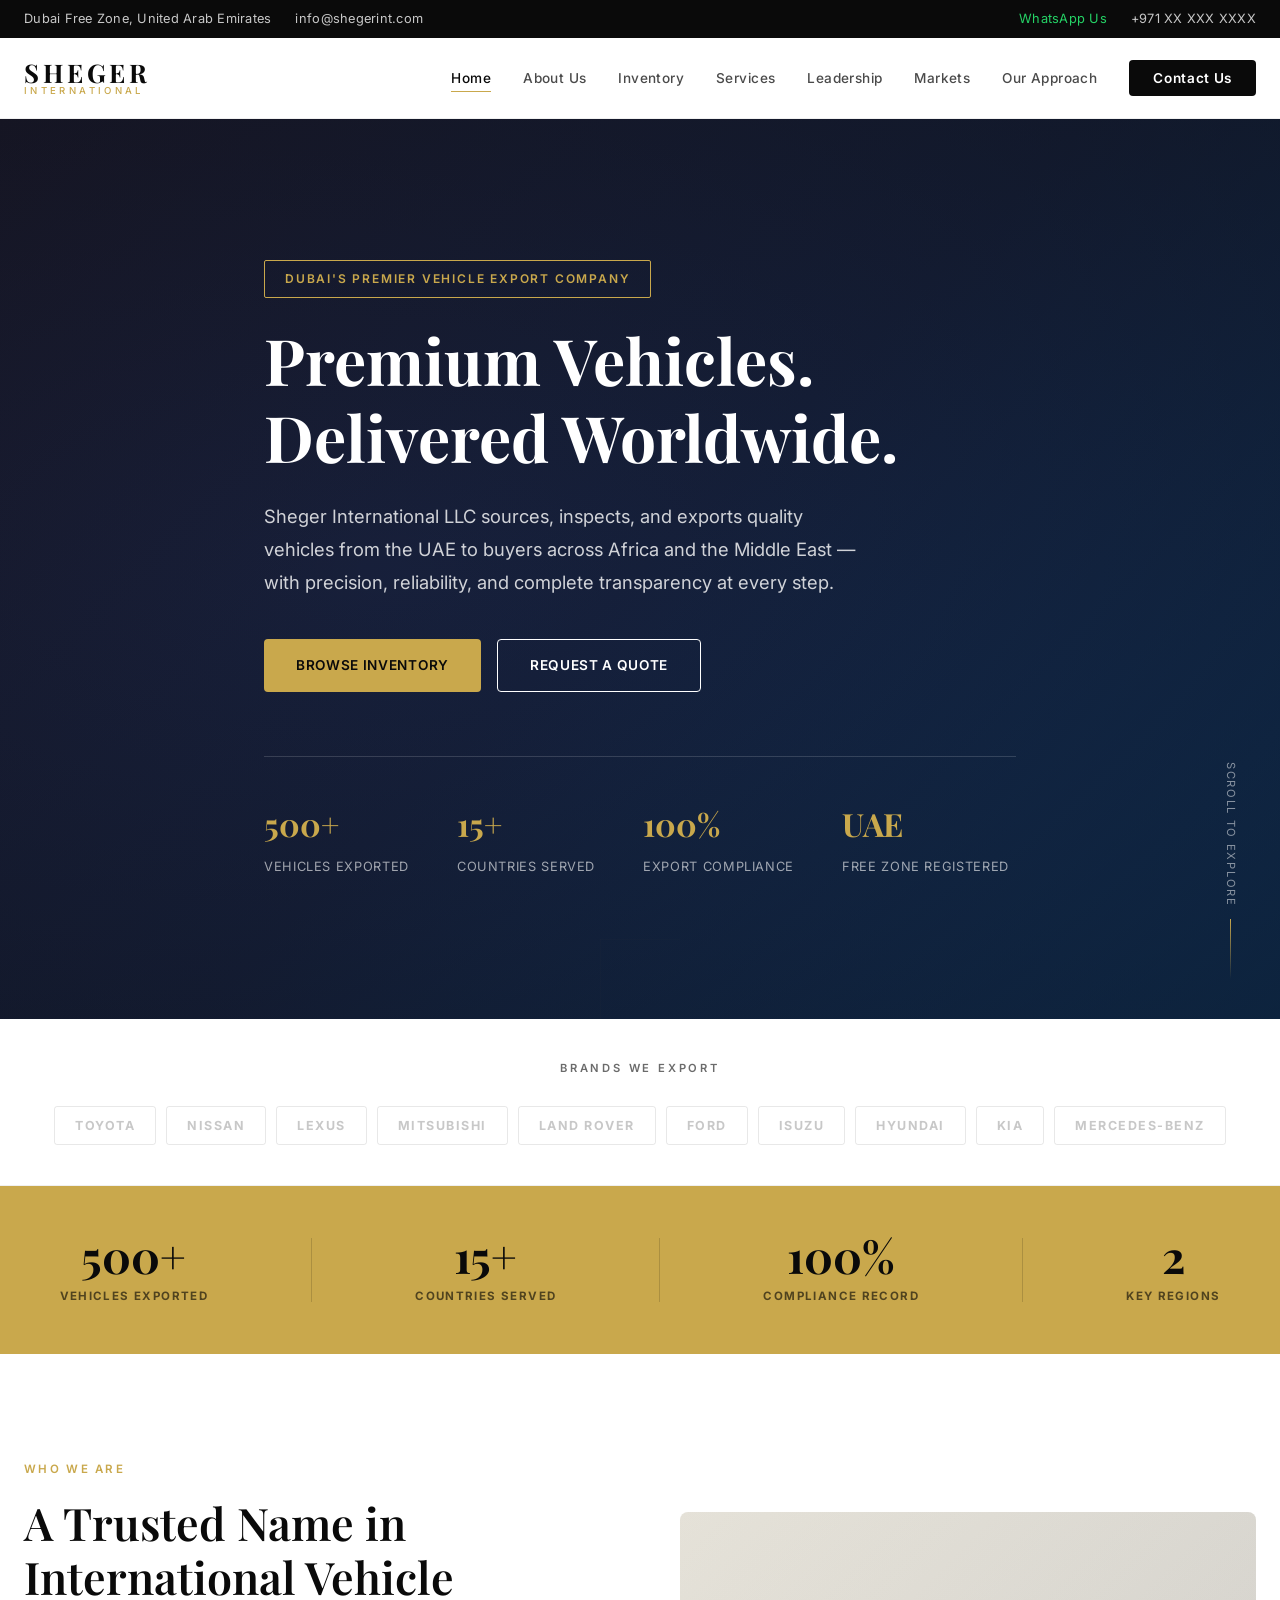
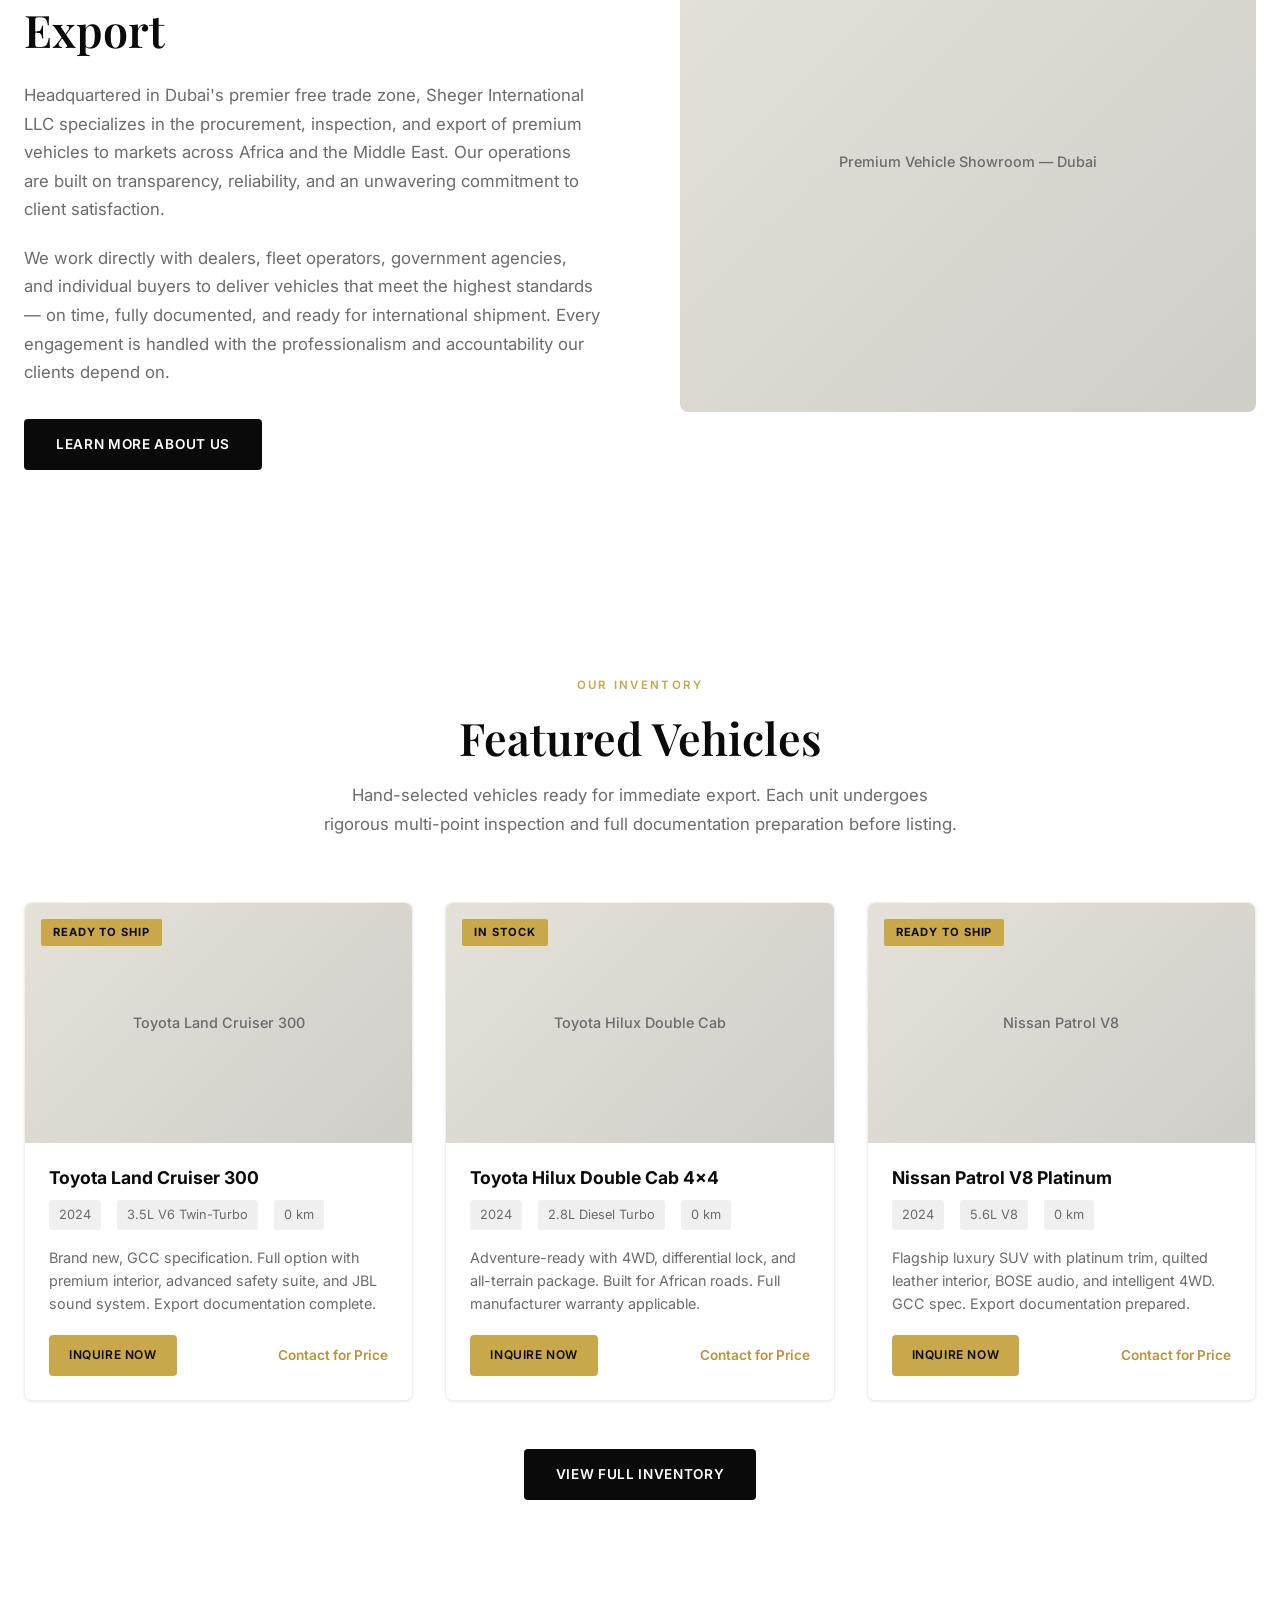
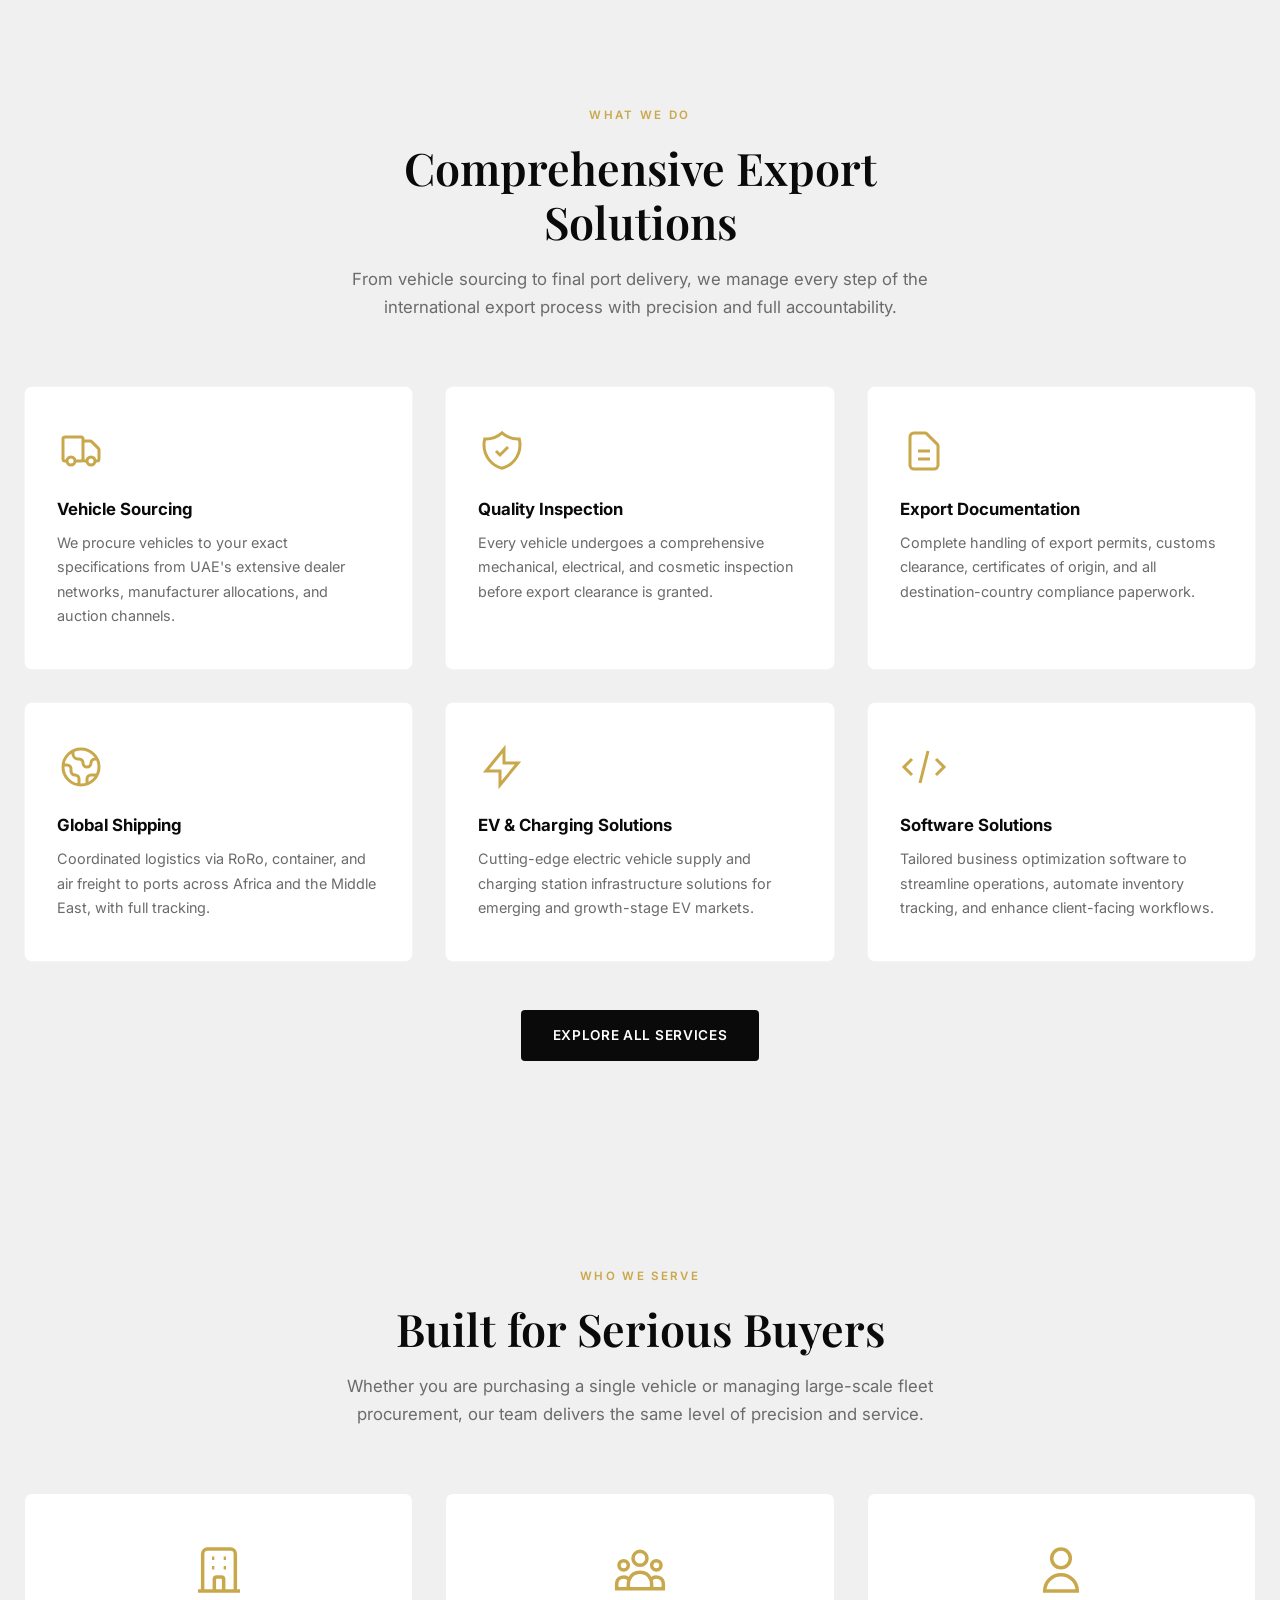
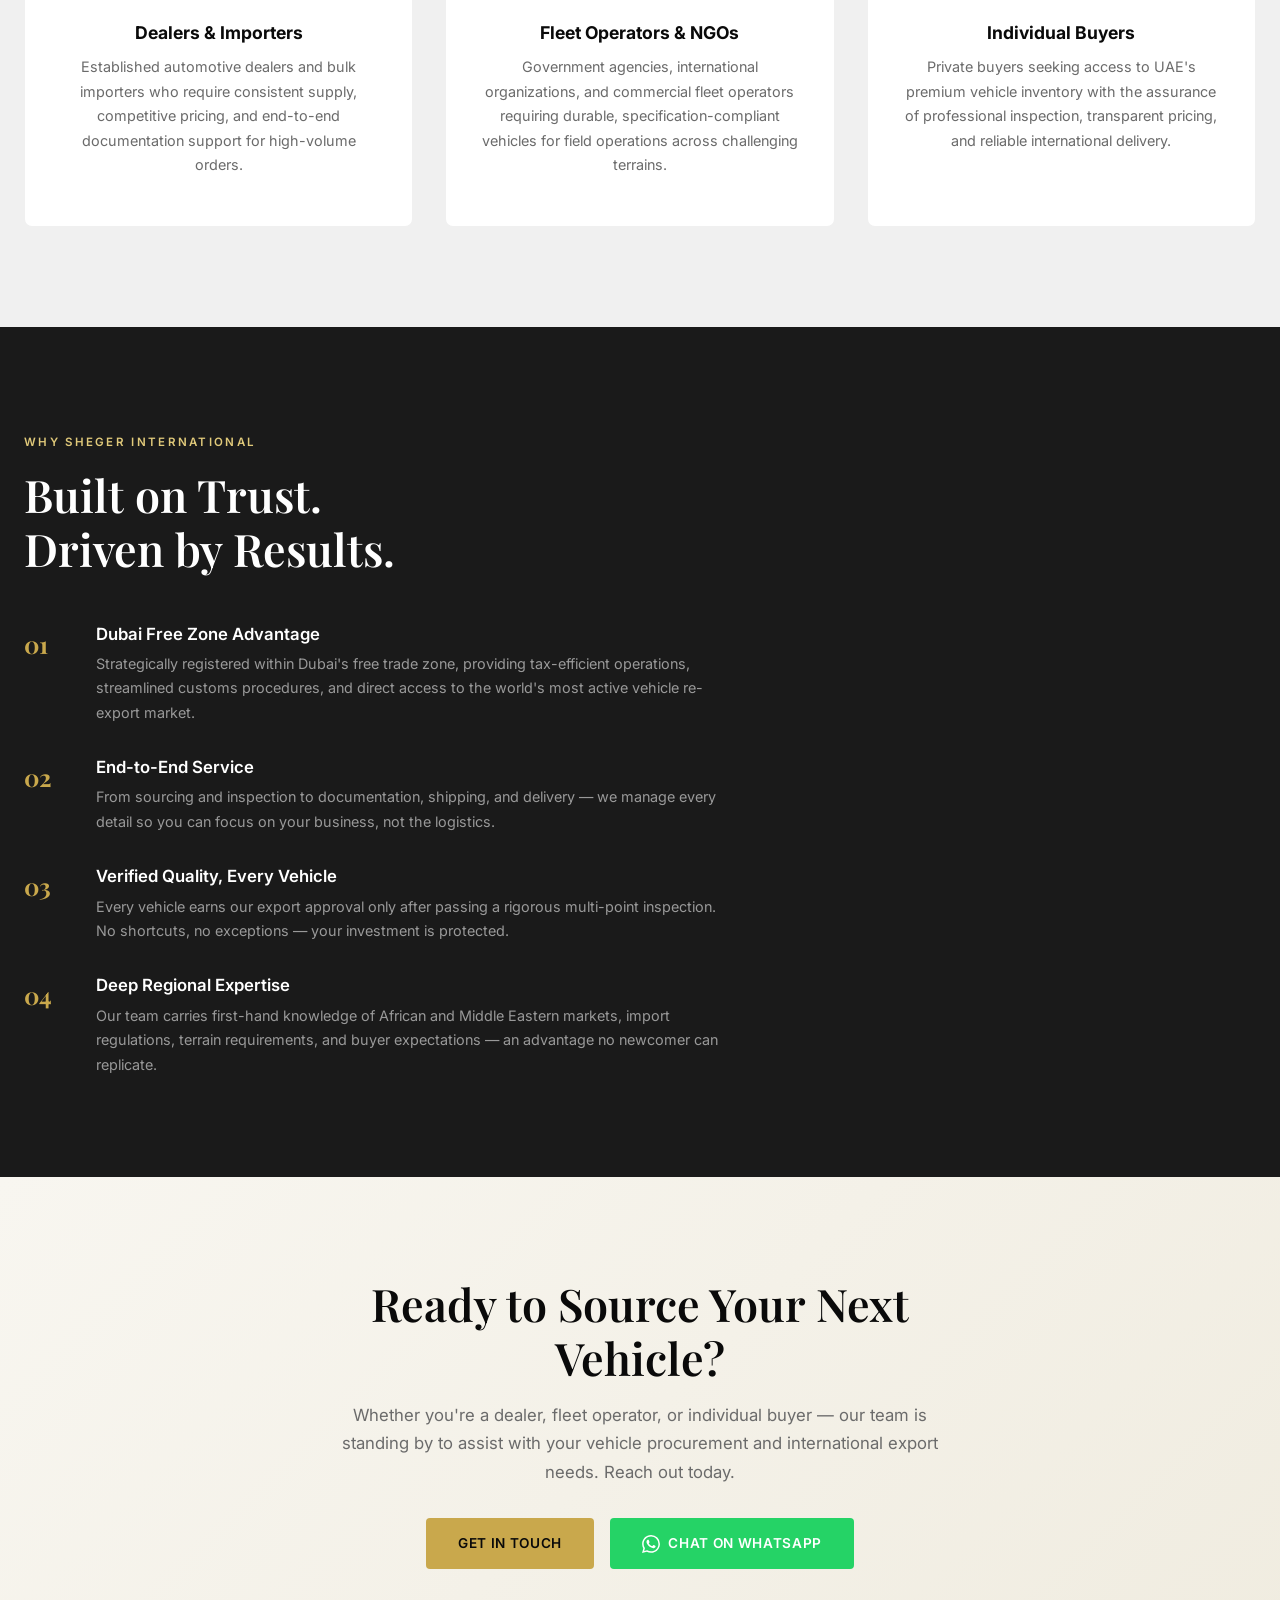
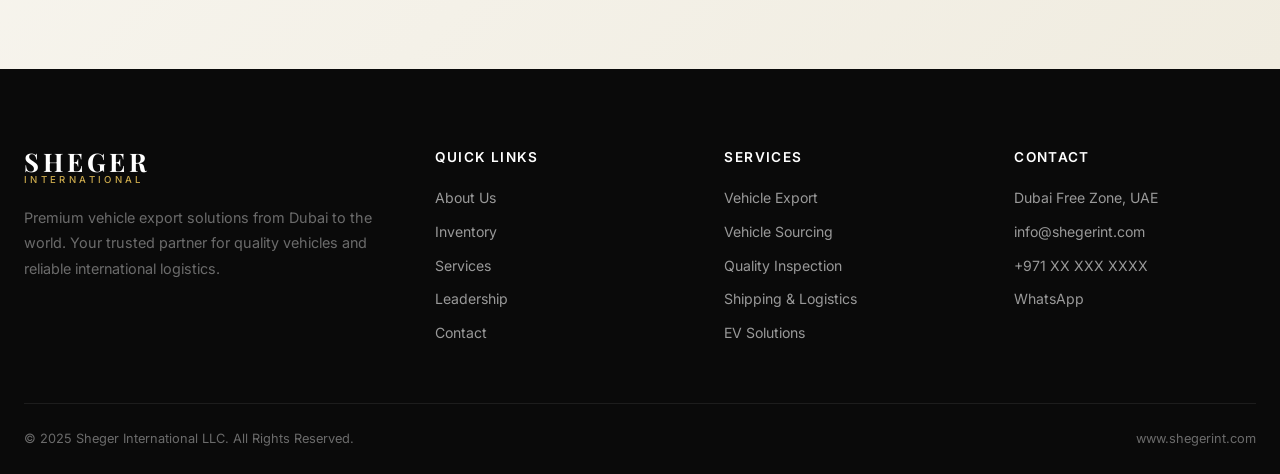
==== commit 0bcabd95: "Rewrite all website pages with comprehensive premium content Complete overhaul of all 8 HTML pages a" ====
--- a/index.html
+++ b/index.html
@@ -3,7 +3,7 @@
 <head>
     <meta charset="UTF-8">
     <meta name="viewport" content="width=device-width, initial-scale=1.0">
-    <meta name="description" content="Sheger International LLC – Premium vehicle export from Dubai to Africa and the Middle East. Trusted supplier of quality vehicles worldwide.">
+    <meta name="description" content="Sheger International LLC – Premier vehicle export company based in Dubai, UAE. Sourcing, inspecting, and exporting premium vehicles to Africa and the Middle East.">
     <title>Sheger International LLC | Premium Vehicle Export from Dubai</title>
     <link rel="preconnect" href="https://fonts.googleapis.com">
     <link rel="preconnect" href="https://fonts.gstatic.com" crossorigin>
@@ -11,16 +11,17 @@
     <link rel="stylesheet" href="css/styles.css">
 </head>
 <body>
+
     <!-- Top Bar -->
     <div class="top-bar">
         <div class="container top-bar-inner">
             <div class="top-bar-left">
-                <span><i class="icon-location"></i> Dubai, United Arab Emirates</span>
-                <span><i class="icon-email"></i> info@shegerint.com</span>
+                <span>Dubai Free Zone, United Arab Emirates</span>
+                <span>info@shegerint.com</span>
             </div>
             <div class="top-bar-right">
-                <a href="https://wa.me/971000000000" class="whatsapp-link"><i class="icon-whatsapp"></i> WhatsApp</a>
-                <span><i class="icon-phone"></i> +971 XX XXX XXXX</span>
+                <a href="https://wa.me/971000000000" class="whatsapp-link">WhatsApp Us</a>
+                <span>+971 XX XXX XXXX</span>
             </div>
         </div>
     </div>
@@ -54,9 +55,9 @@
             <div class="hero-overlay"></div>
         </div>
         <div class="container hero-content">
-            <div class="hero-badge">Dubai-Based Vehicle Export Specialists</div>
-            <h1>Premium Vehicles.<br>Global Delivery.</h1>
-            <p class="hero-subtitle">Sheger International LLC is your trusted partner for sourcing, inspecting, and exporting quality vehicles from the UAE to Africa and the Middle East.</p>
+            <div class="hero-badge">Dubai's Premier Vehicle Export Company</div>
+            <h1>Premium Vehicles.<br>Delivered Worldwide.</h1>
+            <p class="hero-subtitle">Sheger International LLC sources, inspects, and exports quality vehicles from the UAE to buyers across Africa and the Middle East — with precision, reliability, and complete transparency at every step.</p>
             <div class="hero-actions">
                 <a href="inventory.html" class="btn btn-primary">Browse Inventory</a>
                 <a href="contact.html" class="btn btn-outline">Request a Quote</a>
@@ -74,6 +75,10 @@
                     <span class="stat-number">100%</span>
                     <span class="stat-label">Export Compliance</span>
                 </div>
+                <div class="hero-stat">
+                    <span class="stat-number">UAE</span>
+                    <span class="stat-label">Free Zone Registered</span>
+                </div>
             </div>
         </div>
         <div class="hero-scroll">
@@ -81,6 +86,52 @@
             <div class="scroll-line"></div>
         </div>
     </section>
+
+    <!-- Brands Strip -->
+    <div class="brands-strip">
+        <div class="container">
+            <p class="brands-title">Brands We Export</p>
+            <div class="brands-grid">
+                <span class="brand-item">Toyota</span>
+                <span class="brand-item">Nissan</span>
+                <span class="brand-item">Lexus</span>
+                <span class="brand-item">Mitsubishi</span>
+                <span class="brand-item">Land Rover</span>
+                <span class="brand-item">Ford</span>
+                <span class="brand-item">Isuzu</span>
+                <span class="brand-item">Hyundai</span>
+                <span class="brand-item">Kia</span>
+                <span class="brand-item">Mercedes-Benz</span>
+            </div>
+        </div>
+    </div>
+
+    <!-- Stats Bar -->
+    <div class="stats-bar">
+        <div class="container">
+            <div class="stats-bar-grid">
+                <div class="stats-bar-item">
+                    <div class="stats-bar-number">500+</div>
+                    <div class="stats-bar-label">Vehicles Exported</div>
+                </div>
+                <div class="stats-bar-divider"></div>
+                <div class="stats-bar-item">
+                    <div class="stats-bar-number">15+</div>
+                    <div class="stats-bar-label">Countries Served</div>
+                </div>
+                <div class="stats-bar-divider"></div>
+                <div class="stats-bar-item">
+                    <div class="stats-bar-number">100%</div>
+                    <div class="stats-bar-label">Compliance Record</div>
+                </div>
+                <div class="stats-bar-divider"></div>
+                <div class="stats-bar-item">
+                    <div class="stats-bar-number">2</div>
+                    <div class="stats-bar-label">Key Regions</div>
+                </div>
+            </div>
+        </div>
+    </div>
 
     <!-- Introduction -->
     <section class="section intro-section">
@@ -89,13 +140,13 @@
                 <div class="intro-content">
                     <span class="section-tag">Who We Are</span>
                     <h2>A Trusted Name in International Vehicle Export</h2>
-                    <p>Headquartered in Dubai's premier free zone, Sheger International LLC specializes in the procurement, inspection, and export of premium vehicles to markets across Africa and the Middle East. Our operations are built on transparency, reliability, and an unwavering commitment to client satisfaction.</p>
-                    <p>We work directly with dealers, fleet buyers, and individual clients to deliver vehicles that meet the highest standards — on time and fully documented for international shipment.</p>
+                    <p>Headquartered in Dubai's premier free trade zone, Sheger International LLC specializes in the procurement, inspection, and export of premium vehicles to markets across Africa and the Middle East. Our operations are built on transparency, reliability, and an unwavering commitment to client satisfaction.</p>
+                    <p>We work directly with dealers, fleet operators, government agencies, and individual buyers to deliver vehicles that meet the highest standards — on time, fully documented, and ready for international shipment. Every engagement is handled with the professionalism and accountability our clients depend on.</p>
                     <a href="about.html" class="btn btn-dark">Learn More About Us</a>
                 </div>
                 <div class="intro-image">
                     <div class="image-placeholder intro-img-placeholder">
-                        <span>Premium Vehicle Showroom</span>
+                        <span>Premium Vehicle Showroom — Dubai</span>
                     </div>
                 </div>
             </div>
@@ -108,7 +159,7 @@
             <div class="section-header">
                 <span class="section-tag">Our Inventory</span>
                 <h2>Featured Vehicles</h2>
-                <p>Hand-selected vehicles ready for immediate export. Each unit undergoes rigorous inspection before listing.</p>
+                <p>Hand-selected vehicles ready for immediate export. Each unit undergoes rigorous multi-point inspection and full documentation preparation before listing.</p>
             </div>
             <div class="vehicle-grid">
                 <div class="vehicle-card">
@@ -125,7 +176,7 @@
                             <span>3.5L V6 Twin-Turbo</span>
                             <span>0 km</span>
                         </div>
-                        <p class="vehicle-desc">Brand new, GCC specification. Full option with premium interior package. Export-ready with complete documentation.</p>
+                        <p class="vehicle-desc">Brand new, GCC specification. Full option with premium interior, advanced safety suite, and JBL sound system. Export documentation complete.</p>
                         <div class="vehicle-actions">
                             <a href="contact.html" class="btn btn-primary btn-sm">Inquire Now</a>
                             <span class="vehicle-price">Contact for Price</span>
@@ -135,18 +186,18 @@
                 <div class="vehicle-card">
                     <div class="vehicle-image">
                         <div class="image-placeholder vehicle-img">
-                            <span>Toyota Hilux 2024</span>
+                            <span>Toyota Hilux Double Cab</span>
                         </div>
                         <span class="vehicle-badge">In Stock</span>
                     </div>
                     <div class="vehicle-info">
-                        <h3>Toyota Hilux Double Cab</h3>
+                        <h3>Toyota Hilux Double Cab 4x4</h3>
                         <div class="vehicle-specs">
                             <span>2024</span>
                             <span>2.8L Diesel Turbo</span>
                             <span>0 km</span>
                         </div>
-                        <p class="vehicle-desc">Brand new, 4x4 adventure specification. Ideal for African terrain. Full manufacturer warranty applicable.</p>
+                        <p class="vehicle-desc">Adventure-ready with 4WD, differential lock, and all-terrain package. Built for African roads. Full manufacturer warranty applicable.</p>
                         <div class="vehicle-actions">
                             <a href="contact.html" class="btn btn-primary btn-sm">Inquire Now</a>
                             <span class="vehicle-price">Contact for Price</span>
@@ -156,18 +207,18 @@
                 <div class="vehicle-card">
                     <div class="vehicle-image">
                         <div class="image-placeholder vehicle-img">
-                            <span>Nissan Patrol 2024</span>
+                            <span>Nissan Patrol V8</span>
                         </div>
                         <span class="vehicle-badge">Ready to Ship</span>
                     </div>
                     <div class="vehicle-info">
-                        <h3>Nissan Patrol V8</h3>
+                        <h3>Nissan Patrol V8 Platinum</h3>
                         <div class="vehicle-specs">
                             <span>2024</span>
                             <span>5.6L V8</span>
                             <span>0 km</span>
                         </div>
-                        <p class="vehicle-desc">Flagship SUV with premium platinum trim. GCC specification with full luxury interior. Export documentation prepared.</p>
+                        <p class="vehicle-desc">Flagship luxury SUV with platinum trim, quilted leather interior, BOSE audio, and intelligent 4WD. GCC spec. Export documentation prepared.</p>
                         <div class="vehicle-actions">
                             <a href="contact.html" class="btn btn-primary btn-sm">Inquire Now</a>
                             <span class="vehicle-price">Contact for Price</span>
@@ -187,7 +238,7 @@
             <div class="section-header">
                 <span class="section-tag">What We Do</span>
                 <h2>Comprehensive Export Solutions</h2>
-                <p>From vehicle sourcing to final delivery, we manage every step of the export process with precision.</p>
+                <p>From vehicle sourcing to final port delivery, we manage every step of the international export process with precision and full accountability.</p>
             </div>
             <div class="services-grid">
                 <div class="service-card">
@@ -195,46 +246,80 @@
                         <svg viewBox="0 0 24 24" fill="none" stroke="currentColor" stroke-width="1.5"><path d="M9 17a2 2 0 11-4 0 2 2 0 014 0zM19 17a2 2 0 11-4 0 2 2 0 014 0z"/><path d="M13 16V6a1 1 0 00-1-1H4a1 1 0 00-1 1v10a1 1 0 001 1h1m8-1a1 1 0 01-1 1H9m4-1V8a1 1 0 011-1h2.586a1 1 0 01.707.293l3.414 3.414a1 1 0 01.293.707V16a1 1 0 01-1 1h-1m-6-1a1 1 0 001 1h1"/></svg>
                     </div>
                     <h3>Vehicle Sourcing</h3>
-                    <p>We procure vehicles to your exact specifications from UAE's extensive dealer and auction networks.</p>
+                    <p>We procure vehicles to your exact specifications from UAE's extensive dealer networks, manufacturer allocations, and auction channels.</p>
                 </div>
                 <div class="service-card">
                     <div class="service-icon">
                         <svg viewBox="0 0 24 24" fill="none" stroke="currentColor" stroke-width="1.5"><path d="M9 12l2 2 4-4m5.618-4.016A11.955 11.955 0 0112 2.944a11.955 11.955 0 01-8.618 3.04A12.02 12.02 0 003 9c0 5.591 3.824 10.29 9 11.622 5.176-1.332 9-6.03 9-11.622 0-1.042-.133-2.052-.382-3.016z"/></svg>
                     </div>
                     <h3>Quality Inspection</h3>
-                    <p>Every vehicle undergoes comprehensive mechanical and cosmetic inspection before export clearance.</p>
+                    <p>Every vehicle undergoes a comprehensive mechanical, electrical, and cosmetic inspection before export clearance is granted.</p>
                 </div>
                 <div class="service-card">
                     <div class="service-icon">
                         <svg viewBox="0 0 24 24" fill="none" stroke="currentColor" stroke-width="1.5"><path d="M9 12h6m-6 4h6m2 5H7a2 2 0 01-2-2V5a2 2 0 012-2h5.586a1 1 0 01.707.293l5.414 5.414a1 1 0 01.293.707V19a2 2 0 01-2 2z"/></svg>
                     </div>
                     <h3>Export Documentation</h3>
-                    <p>Complete handling of export permits, customs clearance, certificates of origin, and compliance paperwork.</p>
+                    <p>Complete handling of export permits, customs clearance, certificates of origin, and all destination-country compliance paperwork.</p>
                 </div>
                 <div class="service-card">
                     <div class="service-icon">
                         <svg viewBox="0 0 24 24" fill="none" stroke="currentColor" stroke-width="1.5"><path d="M3.055 11H5a2 2 0 012 2v1a2 2 0 002 2 2 2 0 012 2v2.945M8 3.935V5.5A2.5 2.5 0 0010.5 8h.5a2 2 0 012 2 2 2 0 104 0 2 2 0 012-2h1.064M15 20.488V18a2 2 0 012-2h3.064M21 12a9 9 0 11-18 0 9 9 0 0118 0z"/></svg>
                     </div>
                     <h3>Global Shipping</h3>
-                    <p>Coordinated logistics via RoRo, container, and air freight to destinations across Africa and the Middle East.</p>
+                    <p>Coordinated logistics via RoRo, container, and air freight to ports across Africa and the Middle East, with full tracking.</p>
                 </div>
                 <div class="service-card">
                     <div class="service-icon">
                         <svg viewBox="0 0 24 24" fill="none" stroke="currentColor" stroke-width="1.5"><path d="M13 10V3L4 14h7v7l9-11h-7z"/></svg>
                     </div>
                     <h3>EV & Charging Solutions</h3>
-                    <p>Cutting-edge charging station technology and infrastructure solutions for emerging EV markets.</p>
+                    <p>Cutting-edge electric vehicle supply and charging station infrastructure solutions for emerging and growth-stage EV markets.</p>
                 </div>
                 <div class="service-card">
                     <div class="service-icon">
                         <svg viewBox="0 0 24 24" fill="none" stroke="currentColor" stroke-width="1.5"><path d="M10 20l4-16m4 4l4 4-4 4M6 16l-4-4 4-4"/></svg>
                     </div>
                     <h3>Software Solutions</h3>
-                    <p>Custom business optimization software to streamline operations, inventory management, and client workflows.</p>
+                    <p>Tailored business optimization software to streamline operations, automate inventory tracking, and enhance client-facing workflows.</p>
                 </div>
             </div>
             <div class="section-cta">
                 <a href="services.html" class="btn btn-dark">Explore All Services</a>
+            </div>
+        </div>
+    </section>
+
+    <!-- Who We Serve -->
+    <section class="section client-section">
+        <div class="container">
+            <div class="section-header">
+                <span class="section-tag">Who We Serve</span>
+                <h2>Built for Serious Buyers</h2>
+                <p>Whether you are purchasing a single vehicle or managing large-scale fleet procurement, our team delivers the same level of precision and service.</p>
+            </div>
+            <div class="client-types-grid">
+                <div class="client-type-card">
+                    <div class="client-type-icon">
+                        <svg viewBox="0 0 24 24" fill="none" stroke="currentColor" stroke-width="1.5"><path d="M19 21V5a2 2 0 00-2-2H7a2 2 0 00-2 2v16m14 0h2m-2 0h-5m-9 0H3m2 0h5M9 7h1m-1 4h1m4-4h1m-1 4h1m-5 10v-5a1 1 0 011-1h2a1 1 0 011 1v5m-4 0h4"/></svg>
+                    </div>
+                    <h3>Dealers & Importers</h3>
+                    <p>Established automotive dealers and bulk importers who require consistent supply, competitive pricing, and end-to-end documentation support for high-volume orders.</p>
+                </div>
+                <div class="client-type-card">
+                    <div class="client-type-icon">
+                        <svg viewBox="0 0 24 24" fill="none" stroke="currentColor" stroke-width="1.5"><path d="M17 20h5v-2a3 3 0 00-5.356-1.857M17 20H7m10 0v-2c0-.656-.126-1.283-.356-1.857M7 20H2v-2a3 3 0 015.356-1.857M7 20v-2c0-.656.126-1.283.356-1.857m0 0a5.002 5.002 0 019.288 0M15 7a3 3 0 11-6 0 3 3 0 016 0zm6 3a2 2 0 11-4 0 2 2 0 014 0zM7 10a2 2 0 11-4 0 2 2 0 014 0z"/></svg>
+                    </div>
+                    <h3>Fleet Operators & NGOs</h3>
+                    <p>Government agencies, international organizations, and commercial fleet operators requiring durable, specification-compliant vehicles for field operations across challenging terrains.</p>
+                </div>
+                <div class="client-type-card">
+                    <div class="client-type-icon">
+                        <svg viewBox="0 0 24 24" fill="none" stroke="currentColor" stroke-width="1.5"><path d="M16 7a4 4 0 11-8 0 4 4 0 018 0zM12 14a7 7 0 00-7 7h14a7 7 0 00-7-7z"/></svg>
+                    </div>
+                    <h3>Individual Buyers</h3>
+                    <p>Private buyers seeking access to UAE's premium vehicle inventory with the assurance of professional inspection, transparent pricing, and reliable international delivery.</p>
+                </div>
             </div>
         </div>
     </section>
@@ -252,28 +337,28 @@
                             <div class="why-number">01</div>
                             <div>
                                 <h4>Dubai Free Zone Advantage</h4>
-                                <p>Strategically located within Dubai's free trade zone, offering tax-efficient operations and streamlined export processes.</p>
+                                <p>Strategically registered within Dubai's free trade zone, providing tax-efficient operations, streamlined customs procedures, and direct access to the world's most active vehicle re-export market.</p>
                             </div>
                         </div>
                         <div class="why-item">
                             <div class="why-number">02</div>
                             <div>
                                 <h4>End-to-End Service</h4>
-                                <p>From sourcing to delivery, we handle every detail — so you can focus on your business.</p>
+                                <p>From sourcing and inspection to documentation, shipping, and delivery — we manage every detail so you can focus on your business, not the logistics.</p>
                             </div>
                         </div>
                         <div class="why-item">
                             <div class="why-number">03</div>
                             <div>
-                                <h4>Verified Quality</h4>
-                                <p>Every vehicle passes a multi-point inspection before it earns our approval for export.</p>
+                                <h4>Verified Quality, Every Vehicle</h4>
+                                <p>Every vehicle earns our export approval only after passing a rigorous multi-point inspection. No shortcuts, no exceptions — your investment is protected.</p>
                             </div>
                         </div>
                         <div class="why-item">
                             <div class="why-number">04</div>
                             <div>
-                                <h4>Regional Expertise</h4>
-                                <p>Deep knowledge of African and Middle Eastern markets, regulations, and buyer expectations.</p>
+                                <h4>Deep Regional Expertise</h4>
+                                <p>Our team carries first-hand knowledge of African and Middle Eastern markets, import regulations, terrain requirements, and buyer expectations — an advantage no newcomer can replicate.</p>
                             </div>
                         </div>
                     </div>
@@ -287,7 +372,7 @@
         <div class="container">
             <div class="cta-content">
                 <h2>Ready to Source Your Next Vehicle?</h2>
-                <p>Whether you're a dealer, fleet operator, or individual buyer — our team is ready to assist with your vehicle procurement and export needs.</p>
+                <p>Whether you're a dealer, fleet operator, or individual buyer — our team is standing by to assist with your vehicle procurement and international export needs. Reach out today.</p>
                 <div class="cta-actions">
                     <a href="contact.html" class="btn btn-primary">Get in Touch</a>
                     <a href="https://wa.me/971000000000" class="btn btn-whatsapp">
@@ -326,14 +411,14 @@
                         <li><a href="services.html">Vehicle Export</a></li>
                         <li><a href="services.html">Vehicle Sourcing</a></li>
                         <li><a href="services.html">Quality Inspection</a></li>
-                        <li><a href="services.html">Shipping & Logistics</a></li>
+                        <li><a href="services.html">Shipping &amp; Logistics</a></li>
                         <li><a href="services.html">EV Solutions</a></li>
                     </ul>
                 </div>
                 <div class="footer-contact">
                     <h4>Contact</h4>
                     <ul>
-                        <li>Dubai, United Arab Emirates</li>
+                        <li>Dubai Free Zone, UAE</li>
                         <li>info@shegerint.com</li>
                         <li>+971 XX XXX XXXX</li>
                         <li><a href="https://wa.me/971000000000">WhatsApp</a></li>
@@ -341,7 +426,7 @@
                 </div>
             </div>
             <div class="footer-bottom">
-                <p>&copy; 2024 Sheger International LLC. All Rights Reserved.</p>
+                <p>&copy; 2025 Sheger International LLC. All Rights Reserved.</p>
                 <p>www.shegerint.com</p>
             </div>
         </div>
--- a/css/styles.css
+++ b/css/styles.css
@@ -1452,3 +1452,387 @@
     opacity: 1;
     visibility: visible;
 }
+
+/* ============================================
+   EXTENDED COMPONENTS
+   ============================================ */
+
+/* --- Hero Grid Pattern --- */
+.hero-bg::before {
+    content: '';
+    position: absolute;
+    inset: 0;
+    background-image:
+        linear-gradient(rgba(201,168,76,0.06) 1px, transparent 1px),
+        linear-gradient(90deg, rgba(201,168,76,0.06) 1px, transparent 1px);
+    background-size: 80px 80px;
+}
+
+/* --- Brands Strip --- */
+.brands-strip {
+    background: var(--color-white);
+    padding: 40px 0;
+    border-bottom: 1px solid rgba(0,0,0,0.06);
+}
+
+.brands-title {
+    text-align: center;
+    font-size: 0.7rem;
+    font-weight: 600;
+    letter-spacing: 0.25em;
+    text-transform: uppercase;
+    color: var(--color-gray);
+    margin-bottom: 28px;
+}
+
+.brands-grid {
+    display: flex;
+    justify-content: center;
+    align-items: center;
+    gap: 10px;
+    flex-wrap: wrap;
+}
+
+.brand-item {
+    font-family: var(--font-primary);
+    font-size: 0.78rem;
+    font-weight: 700;
+    color: var(--color-silver);
+    letter-spacing: 0.12em;
+    text-transform: uppercase;
+    padding: 8px 20px;
+    border: 1px solid rgba(0,0,0,0.09);
+    border-radius: 3px;
+    transition: var(--transition);
+}
+
+.brand-item:hover {
+    color: var(--color-gray-dark);
+    border-color: var(--color-accent);
+}
+
+/* --- Stats Bar --- */
+.stats-bar {
+    background: var(--color-accent);
+    padding: 48px 0;
+}
+
+.stats-bar-grid {
+    display: flex;
+    justify-content: space-around;
+    align-items: center;
+    gap: 32px;
+    flex-wrap: wrap;
+}
+
+.stats-bar-item {
+    text-align: center;
+}
+
+.stats-bar-number {
+    font-family: var(--font-display);
+    font-size: 2.8rem;
+    font-weight: 700;
+    color: var(--color-black);
+    line-height: 1;
+    margin-bottom: 8px;
+}
+
+.stats-bar-label {
+    font-size: 0.72rem;
+    font-weight: 700;
+    letter-spacing: 0.12em;
+    text-transform: uppercase;
+    color: rgba(0,0,0,0.6);
+}
+
+.stats-bar-divider {
+    width: 1px;
+    height: 64px;
+    background: rgba(0,0,0,0.15);
+}
+
+/* --- Client Types (Who We Serve) --- */
+.client-section {
+    background: var(--color-off-white);
+}
+
+.client-types-grid {
+    display: grid;
+    grid-template-columns: repeat(3, 1fr);
+    gap: 32px;
+}
+
+.client-type-card {
+    text-align: center;
+    padding: 48px 32px;
+    background: var(--color-white);
+    border-radius: 8px;
+    border: 1px solid rgba(0,0,0,0.06);
+    transition: var(--transition);
+}
+
+.client-type-card:hover {
+    box-shadow: var(--shadow-md);
+    transform: translateY(-4px);
+    border-color: var(--color-accent);
+}
+
+.client-type-icon {
+    width: 56px;
+    height: 56px;
+    margin: 0 auto 24px;
+    color: var(--color-accent);
+}
+
+.client-type-icon svg {
+    width: 100%;
+    height: 100%;
+}
+
+.client-type-card h3 {
+    font-family: var(--font-primary);
+    font-weight: 700;
+    margin-bottom: 12px;
+    font-size: 1.1rem;
+}
+
+.client-type-card p {
+    color: var(--color-gray);
+    font-size: 0.9rem;
+    line-height: 1.7;
+}
+
+/* --- Page Stats Strip (About page) --- */
+.page-stats {
+    background: var(--color-dark);
+    padding: 56px 0;
+}
+
+.page-stats-grid {
+    display: grid;
+    grid-template-columns: repeat(4, 1fr);
+    gap: 0;
+    text-align: center;
+}
+
+.page-stat-item {
+    padding: 24px 16px;
+    border-right: 1px solid rgba(255,255,255,0.08);
+}
+
+.page-stat-item:last-child {
+    border-right: none;
+}
+
+.page-stat-number {
+    font-family: var(--font-display);
+    font-size: 2.8rem;
+    font-weight: 700;
+    color: var(--color-accent);
+    line-height: 1;
+    margin-bottom: 12px;
+}
+
+.page-stat-label {
+    font-size: 0.75rem;
+    color: var(--color-gray-light);
+    font-weight: 500;
+    letter-spacing: 0.08em;
+    text-transform: uppercase;
+}
+
+/* --- Achievements Section (About page) --- */
+.achievements-section {
+    background: var(--color-off-white);
+}
+
+.achievements-grid {
+    display: grid;
+    grid-template-columns: repeat(3, 1fr);
+    gap: 32px;
+}
+
+.achievement-card {
+    padding: 40px;
+    background: var(--color-white);
+    border-radius: 8px;
+    border-top: 3px solid var(--color-accent);
+    transition: var(--transition);
+}
+
+.achievement-card:hover {
+    box-shadow: var(--shadow-md);
+    transform: translateY(-3px);
+}
+
+.achievement-icon {
+    width: 40px;
+    height: 40px;
+    color: var(--color-accent);
+    margin-bottom: 20px;
+}
+
+.achievement-icon svg {
+    width: 100%;
+    height: 100%;
+}
+
+.achievement-card h4 {
+    font-family: var(--font-primary);
+    font-weight: 700;
+    margin-bottom: 12px;
+    font-size: 1.05rem;
+}
+
+.achievement-card p {
+    color: var(--color-gray);
+    font-size: 0.9rem;
+    line-height: 1.7;
+}
+
+/* --- Objectives List (About page) --- */
+.objectives-list {
+    margin-top: 12px;
+}
+
+.objectives-list li {
+    padding: 10px 0;
+    color: var(--color-gray);
+    display: flex;
+    align-items: flex-start;
+    gap: 14px;
+    font-size: 0.97rem;
+    border-bottom: 1px solid rgba(0,0,0,0.04);
+}
+
+.objectives-list li:last-child {
+    border-bottom: none;
+}
+
+.objectives-list li::before {
+    content: '';
+    width: 6px;
+    height: 6px;
+    border-radius: 50%;
+    background: var(--color-accent);
+    flex-shrink: 0;
+    margin-top: 8px;
+}
+
+/* --- Services Nav Overview (Services page) --- */
+.services-nav-grid {
+    display: grid;
+    grid-template-columns: repeat(4, 1fr);
+    gap: 16px;
+    margin-bottom: 80px;
+}
+
+.service-nav-item {
+    padding: 24px;
+    background: var(--color-off-white);
+    border-radius: 6px;
+    border: 1px solid rgba(0,0,0,0.06);
+    transition: var(--transition);
+}
+
+.service-nav-item:hover {
+    background: var(--color-black);
+    transform: translateY(-2px);
+}
+
+.service-nav-item:hover h4 {
+    color: var(--color-accent);
+}
+
+.service-nav-item:hover p {
+    color: rgba(255,255,255,0.6);
+}
+
+.service-nav-item h4 {
+    font-family: var(--font-primary);
+    font-weight: 600;
+    font-size: 0.9rem;
+    margin-bottom: 4px;
+}
+
+.service-nav-item p {
+    font-size: 0.78rem;
+    color: var(--color-gray);
+}
+
+/* --- Market Page Text Utilities --- */
+.market-body-text {
+    color: var(--color-gray);
+    margin-bottom: 20px;
+    font-size: 0.95rem;
+    line-height: 1.8;
+}
+
+.market-subheading {
+    font-family: var(--font-primary);
+    font-size: 0.9rem;
+    font-weight: 700;
+    margin-bottom: 12px;
+    color: var(--color-charcoal);
+}
+
+/* --- Responsive Additions --- */
+@media (max-width: 1024px) {
+    .page-stats-grid {
+        grid-template-columns: repeat(2, 1fr);
+    }
+
+    .client-types-grid {
+        grid-template-columns: repeat(2, 1fr);
+    }
+
+    .achievements-grid {
+        grid-template-columns: 1fr 1fr;
+    }
+
+    .services-nav-grid {
+        grid-template-columns: repeat(2, 1fr);
+    }
+}
+
+@media (max-width: 768px) {
+    .page-stats-grid {
+        grid-template-columns: repeat(2, 1fr);
+        gap: 0;
+    }
+
+    .page-stat-item {
+        border-right: none;
+        border-bottom: 1px solid rgba(255,255,255,0.08);
+    }
+
+    .page-stat-item:last-child {
+        border-bottom: none;
+    }
+
+    .client-types-grid {
+        grid-template-columns: 1fr;
+    }
+
+    .achievements-grid {
+        grid-template-columns: 1fr;
+    }
+
+    .stats-bar-divider {
+        display: none;
+    }
+
+    .brands-grid {
+        gap: 8px;
+    }
+
+    .brand-item {
+        font-size: 0.72rem;
+        padding: 6px 12px;
+    }
+
+    .services-nav-grid {
+        grid-template-columns: 1fr 1fr;
+    }
+}
